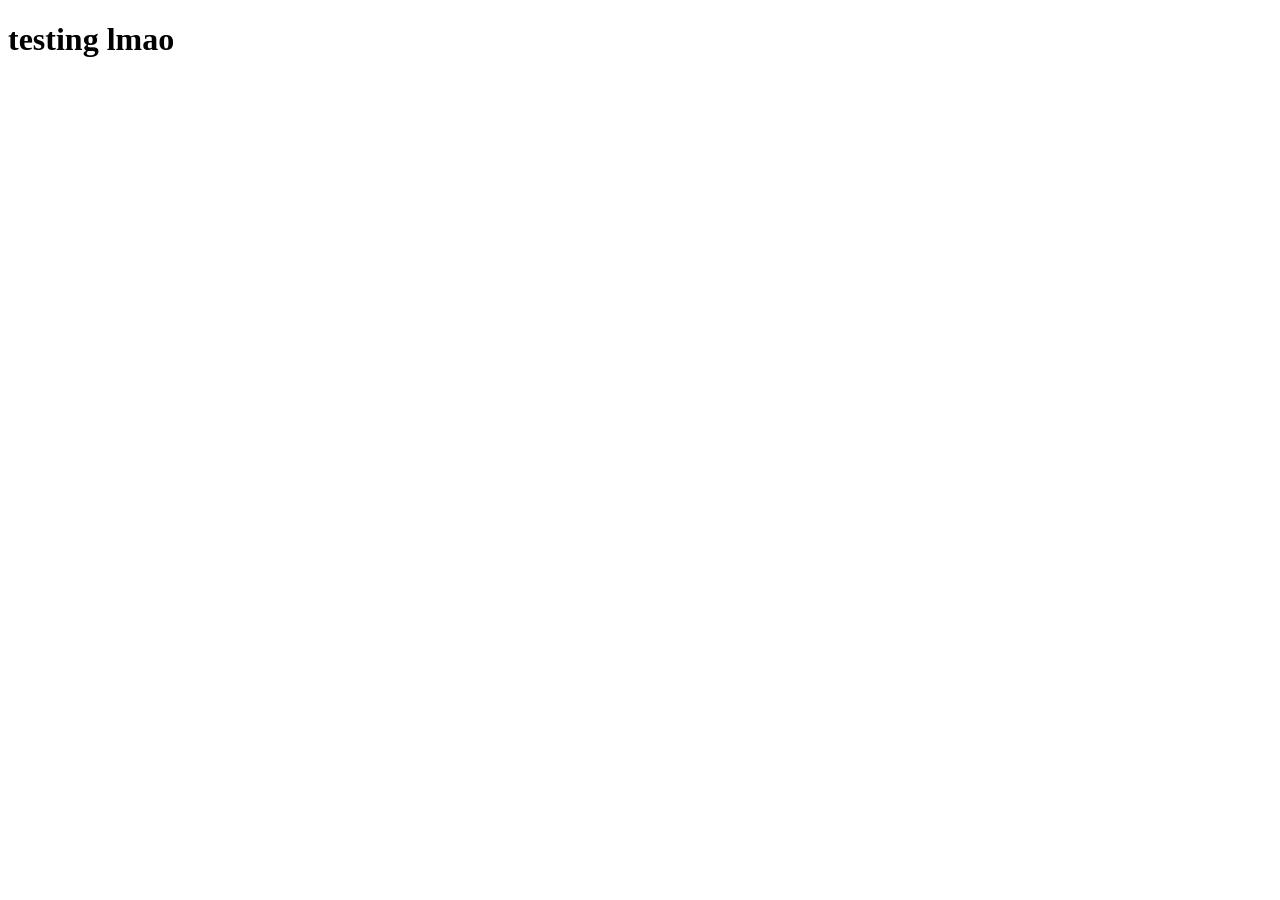
==== docs/index.html @ 0f9249eb "make the website work now" ====
<!DOCTYPE html>
<html lang="en">
<head>
    <meta charset="UTF-8">
    <meta name="viewport" content="width=device-width, initial-scale=1.0">
    <title>Document</title>
</head>
<body>
<h1>testing lmao</h1>
</body>
</html>
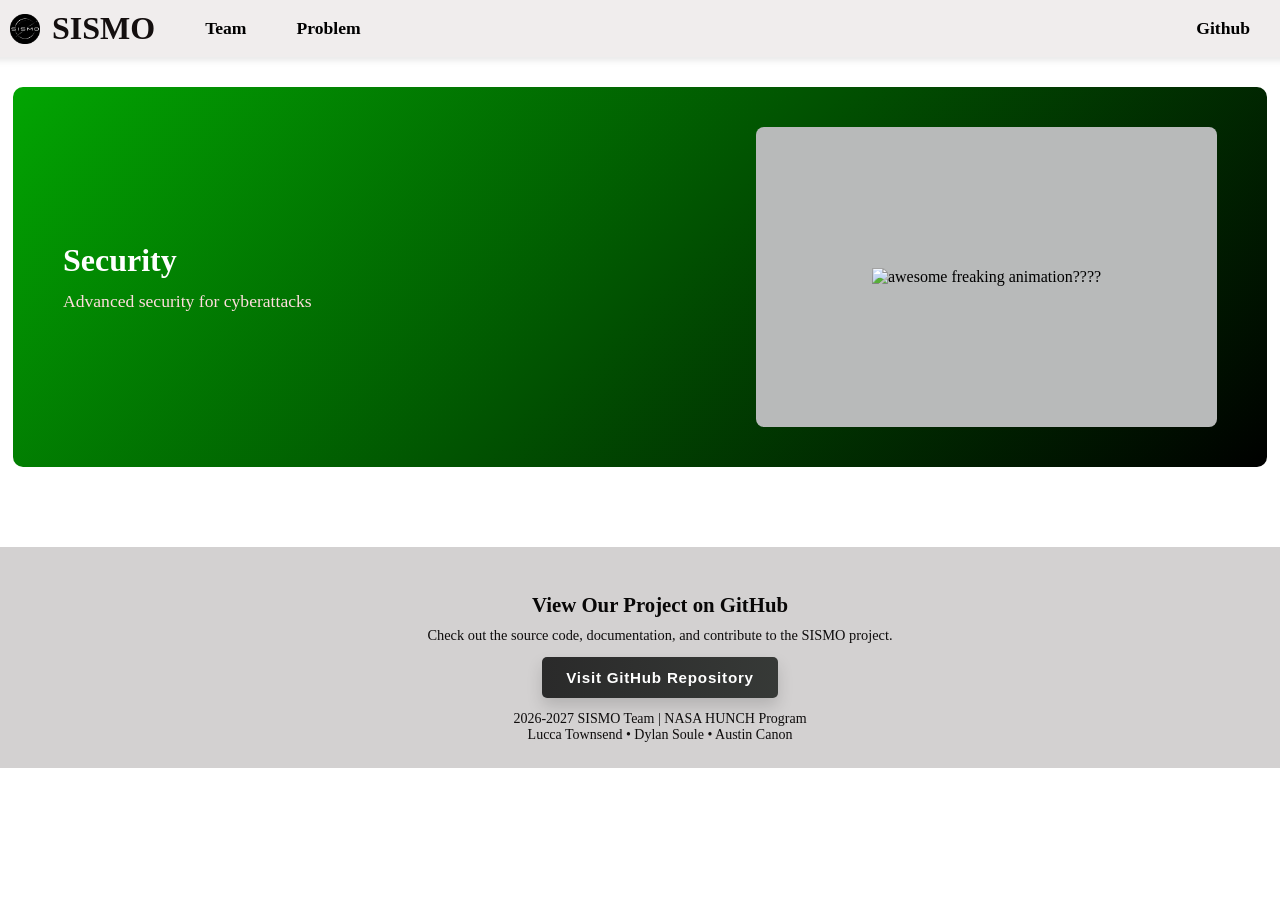
==== commit 4c4f6859: "Add header, footer, security box" ====
--- a/docs/index.html
+++ b/docs/index.html
@@ -3,9 +3,46 @@
 <head>
     <meta charset="UTF-8">
     <meta name="viewport" content="width=device-width, initial-scale=1.0">
-    <title>Document</title>
+    <title>SISMO</title>
+    <link rel="stylesheet" href="style.css">
+    <link rel ="icon" href="./Sismo_logo_final-circle.png" class = "logo" />
 </head>
 <body>
-<h1>testing lmao</h1>
+    <div class="header-section">
+        <img src="./Sismo_logo_final-circle.png" alt="SISMO logo">
+        <h1>SISMO</h1>
+        <nav class="nav-bar" aria-label="Main navigation">
+            <a href="team.html">Team</a>
+        </nav>
+        <nav class="nav-bar" aria-label="Main navigation">
+            <a href="problem.html">Problem</a>
+        </nav>
+        <nav class="nav-bar github-nav" aria-label="Main navigation">
+            <a href="https://github.com/DylanSoule/SISMO-HUNCH-26-27" target="_blank">Github</a>
+        </nav>
+    </div>
+
+    <section class="security-section">
+        <div class="security-content">
+            <h2>Security</h2>
+            <p>Advanced security for cyberattacks</p>
+        </div>
+
+        <div class="security-image">
+            <img src="" alt="awesome freaking animation????">
+        </div>
+    </section>
+
+    <footer>
+        <h3>View Our Project on GitHub</h3>
+        <p>Check out the source code, documentation, and contribute to the SISMO project.</p>
+        <a href="https://github.com/DylanSoule/SISMO-HUNCH-26-27" target="_blank">
+            Visit GitHub Repository
+        </a>
+        <p style="color: #666; font-size: 14px;">
+            2026-2027 SISMO Team | NASA HUNCH Program<br>
+            Lucca Townsend • Dylan Soule • Austin Canon
+        </p>
+    </footer>
 </body>
 </html>
--- a/docs/style.css
+++ b/docs/style.css
@@ -0,0 +1,168 @@
+html,
+body {
+    min-height: 100%;
+    margin: 0;
+}
+
+body {
+    min-height: 100vh;
+    display: flex;
+    flex-direction: column;
+}
+
+.header-section {
+    background: rgb(240, 237, 237);
+    margin: -20px -20px 30px -20px;
+    padding-bottom: 10px;
+    display: flex;
+    align-items: center;
+    box-shadow: 0 4px 6px rgba(187, 185, 185, 0.3);
+    position: relative;
+    z-index: 1;
+}
+
+.header-section h1 {
+    color: rgb(20, 15, 15);
+    font-family: 'Slabo', serif;
+    font-weight: bold;
+    font-size: 2em;
+    margin: 0;
+    margin-left: 12px;
+    padding-top: 30px;
+}
+
+.header-section img {
+    padding-top: 30px;
+    padding-left: 30px;
+    width: 30px;
+    height: 30px;
+}
+
+.nav-bar {
+    display: flex;
+    gap: 20px;
+    margin-left: 50px;
+    margin-top: 30px;
+}
+
+.nav-bar a {
+    color: rgb(0, 0, 0);
+    text-decoration: none;
+    font-weight: bold;
+    font-size: 1.1em;
+}
+
+.github-nav {
+    margin-left: auto;
+    padding-right: 50px;
+}
+
+
+
+.security-section {
+    width: 98%;
+    min-height: 300px;
+    display: flex;
+    align-items: center;
+    justify-content: space-between;
+    gap: 40px;
+    box-sizing: border-box;
+    padding: 40px 50px;
+    margin: 0 0 40px 13px;
+    background: linear-gradient(135deg, #02a502 0%, #000000 100%);
+    border-radius: 10px;
+}
+
+.security-content {
+    flex: 1;
+}
+
+.security-image {
+    width: 40%;
+    min-height: 300px;
+    display: flex;
+    align-items: center;
+    justify-content: center;
+    background: #b8baba;
+    border-radius: 8px;
+}
+
+.security-image img {
+    max-width: 100%;
+    max-height: 180px;
+    object-fit: contain;
+}
+
+.security-section a {
+    color: white;
+    text-decoration: none;
+    display: block;
+}
+
+.security-section h2 {
+    margin: 0 0 12px;
+    font-size: 2em;
+    color: white;
+}
+
+.security-section p {
+    margin: 0;
+    color: #ffdddd;
+    font-size: 1.1em;
+}
+
+footer {
+    background: rgb(211, 209, 209);
+    padding: 25px 20px 20px 20px !important;
+    text-align: center;
+    margin: 40px 0 0 0 !important;
+    color: rgb(0, 0, 0) !important;
+    width: 100% !important;
+    position: relative;
+    z-index: 1;
+}
+
+footer h3 {
+    color: rgb(8, 7, 7) !important;
+    font-size: 1.3em;
+    margin-bottom: 10px;
+}
+
+footer p {
+    color: #0e0c0c !important;
+    font-size: 0.9em;
+    margin: 5px 0;
+}
+
+footer a {
+    display: inline-block;
+    padding: 12px 24px;
+    background: linear-gradient(to right, #2a2a2a 0%, #49504a 50%, #0e9e01 100%);
+    background-size: 500%;
+    background-position: 0% 50%;
+    color: #fff !important;
+    text-decoration: none;
+    border-radius: 5px;
+    font-family: 'Raleway', sans-serif;
+    font-weight: bold;
+    font-size: 0.95em;
+    letter-spacing: 0.05em;
+    margin: 8px 5px;
+    border: none;
+    outline: none;
+    cursor: pointer;
+    box-shadow: 0 0.5rem 1rem rgba(0, 0, 0, 0.15);
+    transition: background-position 2s ease;
+    -webkit-user-select: none;
+    -moz-user-select: none;
+    -ms-user-select: none;
+    user-select: none;
+    -webkit-font-smoothing: antialiased;
+    -moz-osx-font-smoothing: grayscale;
+}
+
+
+footer a:hover {
+    background-position: 100% 50%;
+}
+
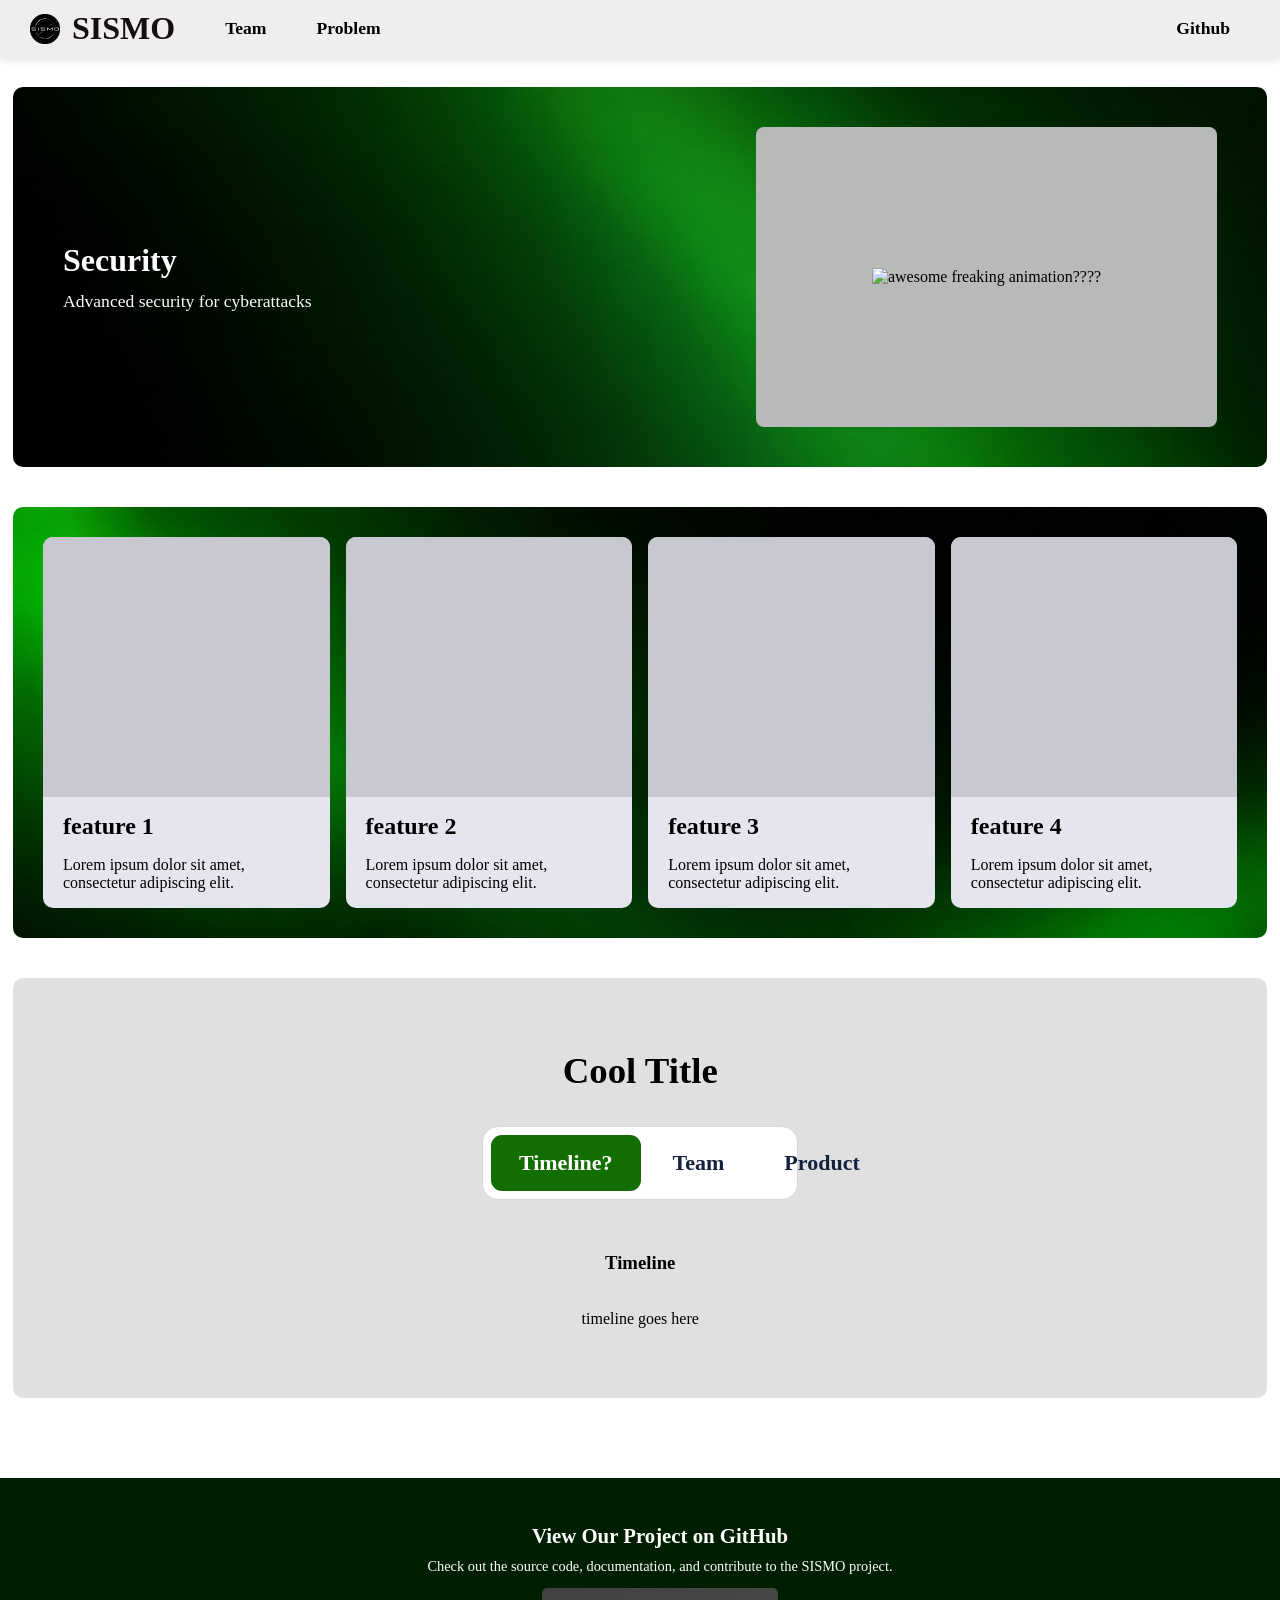
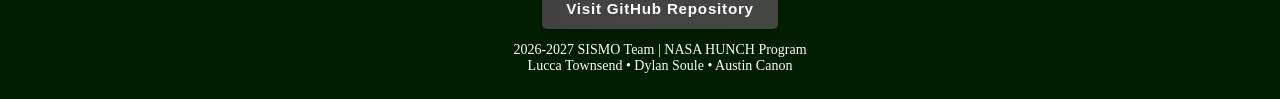
==== commit 03e72b31: "add team page, nav box, and some styling changes" ====
--- a/docs/index.html
+++ b/docs/index.html
@@ -7,6 +7,7 @@
     <link rel="stylesheet" href="style.css">
     <link rel ="icon" href="./Sismo_logo_final-circle.png" class = "logo" />
 </head>
+
 <body>
     <div class="header-section">
         <img src="./Sismo_logo_final-circle.png" alt="SISMO logo">
@@ -33,7 +34,83 @@
         </div>
     </section>
 
-    <footer>
+    <section class="content">
+        <section class="card">
+            <div class="image-slot"></div>
+            <h2>feature 1</h2>
+            <p>Lorem ipsum dolor sit amet, consectetur adipiscing elit.</p>
+        </section>
+
+        <section class="card">
+            <div class="image-slot"></div>
+            <h2>feature 2</h2>
+            <p>Lorem ipsum dolor sit amet, consectetur adipiscing elit.</p>
+        </section>
+
+        <section class="card">
+            <div class="image-slot"></div>
+            <h2>feature 3</h2>
+            <p>Lorem ipsum dolor sit amet, consectetur adipiscing elit.</p>
+        </section>
+
+        <section class="card">
+            <div class="image-slot"></div>
+            <h2>feature 4</h2>
+            <p>Lorem ipsum dolor sit amet, consectetur adipiscing elit.</p>
+        </section>
+    </section>
+    <section class="third-box">
+        <h2>Cool Title</h2>
+
+        <nav class="nav-box">
+            <button class="active" data-panel="timeline-panel">
+                Timeline?
+            </button>
+
+            <button data-panel="team-panel">
+                Team
+            </button>
+
+            <button data-panel="product-panel">
+                Product
+            </button>
+        </nav>
+
+        <div class="tab-content">
+            <section id="timeline-panel" class="tab-panel active">
+                <h3>Timeline</h3>
+                <p>timeline goes here</p>
+            </section>
+
+            <section id="team-panel" class="tab-panel">
+                <div class="team-cards">
+                    <section class="card">
+                        <div class="image-slot"></div>
+                        <h2>Dylan Soule</h2>
+                        <p>dylan descrption</p>
+                    </section>
+
+                    <section class="card">
+                        <div class="image-slot"></div>
+                        <h2>Austin Canon</h2>
+                        <p>austin description</p>
+                    </section>
+
+                    <section class="card">
+                        <div class="image-slot"></div>
+                        <h2>Lucca Townsend</h2>
+                        <p>Lucca description</p>
+                    </section>
+                </div>
+            </section>
+
+            <section id="product-panel" class="tab-panel">
+                <h3>Product</h3>
+                <p>product page here</p>
+            </section>
+        </div>
+    </section>
+        <footer>
         <h3>View Our Project on GitHub</h3>
         <p>Check out the source code, documentation, and contribute to the SISMO project.</p>
         <a href="https://github.com/DylanSoule/SISMO-HUNCH-26-27" target="_blank">
@@ -44,5 +121,26 @@
             Lucca Townsend • Dylan Soule • Austin Canon
         </p>
     </footer>
+<script>
+    const buttons = document.querySelectorAll(".nav-box button");
+    const panels = document.querySelectorAll(".tab-panel");
+
+    buttons.forEach(button => {
+        button.addEventListener("click", () => {
+            const selectedPanel = button.dataset.panel;
+
+            buttons.forEach(item => {
+                item.classList.remove("active");
+            });
+
+            panels.forEach(panel => {
+                panel.classList.remove("active");
+            });
+
+            button.classList.add("active");
+            document.getElementById(selectedPanel).classList.add("active");
+        });
+    });
+</script>
 </body>
 </html>
--- a/docs/style.css
+++ b/docs/style.css
@@ -12,27 +12,28 @@
 
 .header-section {
     background: rgb(240, 237, 237);
-    margin: -20px -20px 30px -20px;
-    padding-bottom: 10px;
+    margin: 0 0 30px 0;
+    padding: 10px 0;
     display: flex;
     align-items: center;
     box-shadow: 0 4px 6px rgba(187, 185, 185, 0.3);
-    position: relative;
-    z-index: 1;
+    position: sticky;
+    top: 0;
+    z-index: 10;
 }
 
 .header-section h1 {
+    padding-top: 0;
     color: rgb(20, 15, 15);
     font-family: 'Slabo', serif;
     font-weight: bold;
     font-size: 2em;
     margin: 0;
     margin-left: 12px;
-    padding-top: 30px;
 }
 
 .header-section img {
-    padding-top: 30px;
+    padding-top: 0;
     padding-left: 30px;
     width: 30px;
     height: 30px;
@@ -42,7 +43,7 @@
     display: flex;
     gap: 20px;
     margin-left: 50px;
-    margin-top: 30px;
+    margin-top: 0;
 }
 
 .nav-bar a {
@@ -69,7 +70,7 @@
     box-sizing: border-box;
     padding: 40px 50px;
     margin: 0 0 40px 13px;
-    background: linear-gradient(135deg, #02a502 0%, #000000 100%);
+    background: url(first_bg.png) center / cover no-repeat;
     border-radius: 10px;
 }
 
@@ -107,29 +108,175 @@
 
 .security-section p {
     margin: 0;
-    color: #ffdddd;
+    color: #fdfdfd;
     font-size: 1.1em;
 }
 
+.content{
+    width: 98%;
+    min-height: 420px;
+    margin: 0 0 40px 13px;
+    padding: 30px;
+    box-sizing: border-box;
+    display: grid;
+    grid-template-columns: repeat(4, 1fr);
+    gap: 16px;
+    background: url(second_bg.png) center / cover no-repeat;
+    border-radius: 10px;
+}
+
+.card {
+    overflow: hidden;
+    background: #e5e5ee;
+    border-radius: 10px;
+}
+
+.image-slot {
+    height: 260px;
+    background: #c8c8d0;
+}
+
+.card h2,
+.card p {
+    margin: 16px 20px;
+}
+
+.card p {
+    margin-top: 0;
+}
+
+.third-box {
+    width: 98%;
+    min-height: 420px;
+    margin: 0 0 40px 13px;
+    padding: 30px;
+    box-sizing: border-box;
+    display: grid;
+    grid-template-columns: repeat(4, 1fr);
+    grid-template-rows: auto auto 1fr;
+    row-gap: 24px;
+    align-content: start;
+    background: rgb(224, 224, 224);
+    border-radius: 10px;
+}
+
+.third-box h2 {
+    padding: 10px;
+    text-align: center;
+    grid-column: 1 / -1;
+    margin-bottom: 0px;
+    font-family: 'Slabo', serif;
+    font-size: 2.3em;
+}
+
+
+.nav-box {
+    grid-column: 1 / -1;
+    width: 25%;
+    justify-self: center;
+    align-self: start;
+    display: flex;
+    gap: 4px;
+    padding: 8px;
+    border: 1px solid #d6d8e2;
+    border-radius: 16px;
+    background: #ffffff;
+}
+
+.tab-content h3, .tab-content p {
+    padding: 10px;
+    text-align: center;
+    grid-column: 1 / -1;
+    margin-bottom: 0px;
+    font-family: 'Slabo', serif;
+    font-size: 1.3  em;
+}
+
+.nav-box button {
+    font: inherit;
+    font-size: 22px;
+    font-weight: bold;
+    flex: 1;
+    padding: 15px 28px;
+    border: none;
+    border-radius: 11px;
+    background: transparent;
+    color: #14213d;
+    cursor: pointer;
+}
+
+.nav-box button:hover {
+    background: #cfcfcf;
+    color: white;
+}
+
+.nav-box button.active {
+    background: #126e00;
+    color: white;
+}
+
+.tab-content {
+    grid-column: 1 / -1;
+}
+
+.tab-panel {
+    display: none;
+}
+
+.tab-panel.active {
+    display: block;
+}
+
+.team-cards {
+    display: grid;
+    grid-template-columns: repeat(3, 1fr);
+    gap: 40px;
+    width: 100%;
+    padding-top: 30px;
+}
+
+.team-cards .card {
+    overflow: hidden;
+    background: #e5e5ee;
+    border-radius: 10px;
+}
+
+.team-cards .image-slot {
+    width: 200px;
+    height: 200px;
+    margin: 20px auto;
+    border-radius: 50%;
+    background: #c8c8d0;
+}
+
+.team-cards .card h2,
+.team-cards .card p {
+    margin: 16px 0;
+    text-align: left;
+}
+
+
+
+
 footer {
-    background: rgb(211, 209, 209);
+    background: rgb(0, 31, 0);
     padding: 25px 20px 20px 20px !important;
     text-align: center;
     margin: 40px 0 0 0 !important;
-    color: rgb(0, 0, 0) !important;
+    color: rgb(253, 250, 250) !important;
     width: 100% !important;
     position: relative;
     z-index: 1;
 }
 
 footer h3 {
-    color: rgb(8, 7, 7) !important;
+    color: rgb(255, 255, 255) !important;
     font-size: 1.3em;
     margin-bottom: 10px;
 }
 
 footer p {
-    color: #0e0c0c !important;
+    color: #fcfcfc !important;
     font-size: 0.9em;
     margin: 5px 0;
 }
@@ -137,10 +284,10 @@
 footer a {
     display: inline-block;
     padding: 12px 24px;
-    background: linear-gradient(to right, #2a2a2a 0%, #49504a 50%, #0e9e01 100%);
+    background: linear-gradient(to right, #414141 0%, #49504a 50%, #074d01 100%);
     background-size: 500%;
     background-position: 0% 50%;
-    color: #fff !important;
+    color: #fdfdfd !important;
     text-decoration: none;
     border-radius: 5px;
     font-family: 'Raleway', sans-serif;
@@ -166,3 +313,5 @@
     background-position: 100% 50%;
 }
 
+
+
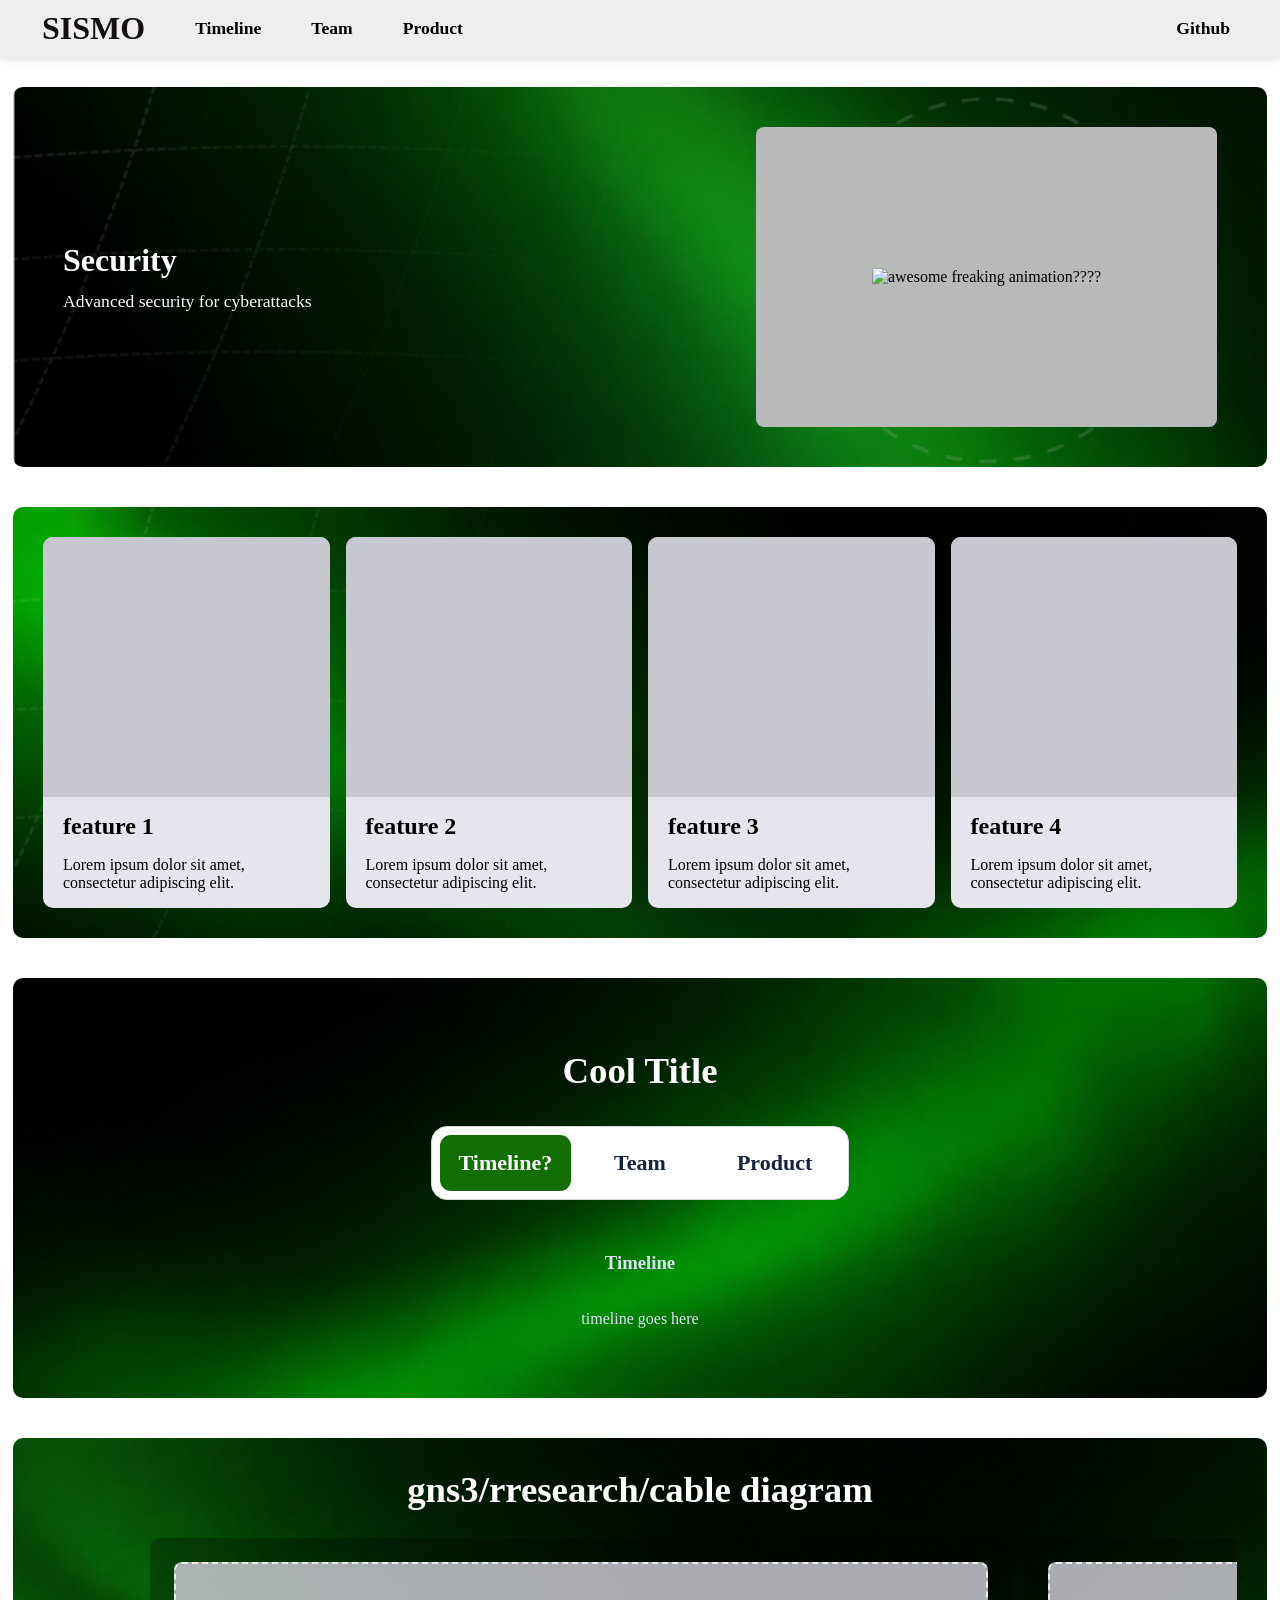
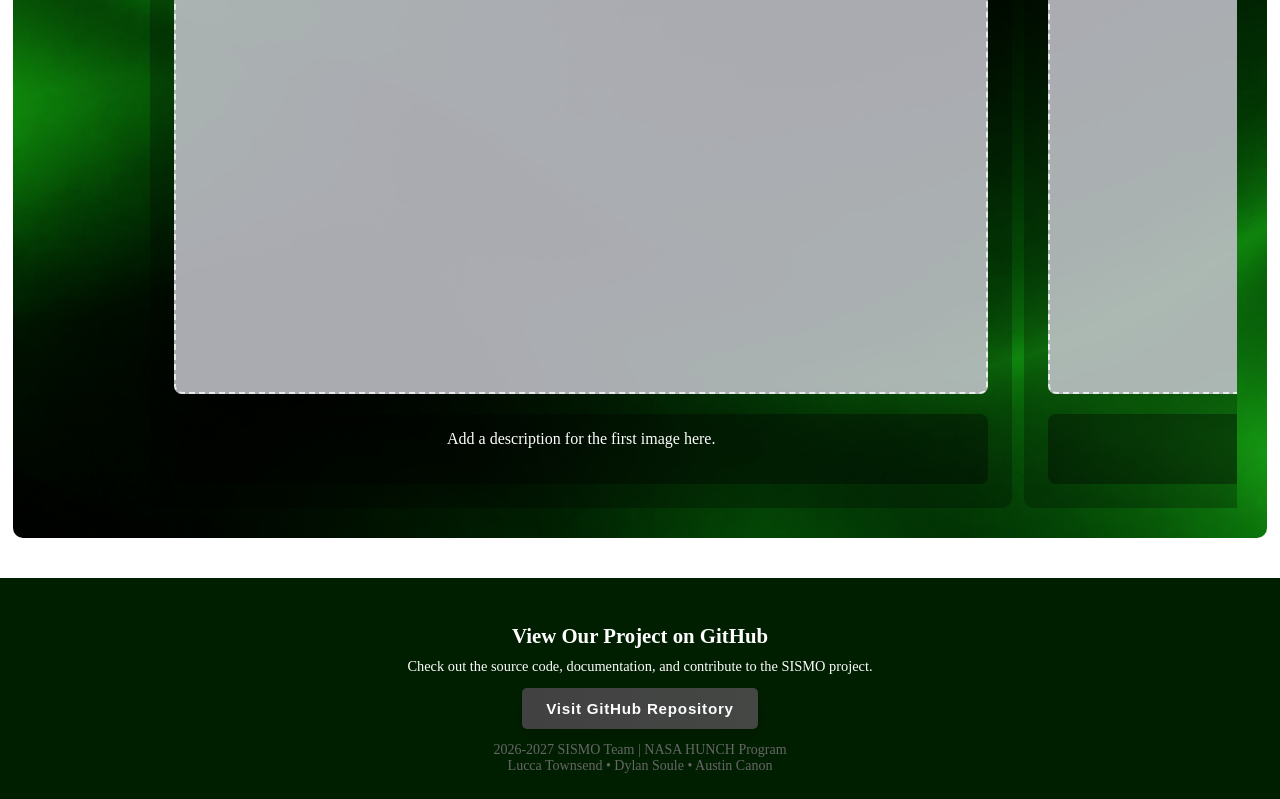
==== commit 9da19222: "add button functionlity, add carousel, more" ====
--- a/docs/index.html
+++ b/docs/index.html
@@ -12,13 +12,19 @@
     <div class="header-section">
         <img src="./Sismo_logo_final-circle.png" alt="SISMO logo">
         <h1>SISMO</h1>
-        <nav class="nav-bar" aria-label="Main navigation">
-            <a href="team.html">Team</a>
-        </nav>
-        <nav class="nav-bar" aria-label="Main navigation">
-            <a href="problem.html">Problem</a>
-        </nav>
-        <nav class="nav-bar github-nav" aria-label="Main navigation">
+        <nav class="nav-bar timeline-nav">
+            <a href="#timeline-panel" class="scroll-button">Timeline</a>
+        </nav>
+
+        <nav class="nav-bar">
+            <a href="#team-panel" class="scroll-button">Team</a>
+        </nav>
+
+        <nav class="nav-bar">
+            <a href="#product-panel" class="scroll-button">Product</a>
+        </nav>
+
+        <nav class="nav-bar github-nav">
             <a href="https://github.com/DylanSoule/SISMO-HUNCH-26-27" target="_blank">Github</a>
         </nav>
     </div>
@@ -63,11 +69,12 @@
         <h2>Cool Title</h2>
 
         <nav class="nav-box">
-            <button class="active" data-panel="timeline-panel">
+            <button class="active" data-panel="timeline-panel" id="timeline-target">
                 Timeline?
             </button>
 
             <button data-panel="team-panel">
+
                 Team
             </button>
 
@@ -110,7 +117,28 @@
             </section>
         </div>
     </section>
-        <footer>
+
+    <section class="fourth-box">
+        <h2>gns3/rresearch/cable diagram</h2>
+        <div class="carousel">
+            <div class="slide" id="slide-1">
+                <div class="slide-image-slot" aria-label="Image slot for slide 1"></div>
+                <p>Add a description for the first image here.</p>
+            </div>
+            <div class="slide" id="slide-2">
+                <div class="slide-image-slot" aria-label="Image slot for slide 2"></div>
+                <p>Add a description for the second image here.</p>
+            </div>
+            <div class="slide" id="slide-3">
+                <div class="slide-image-slot" aria-label="Image slot for slide 3"></div>
+                <p>Add a description for the third image here.</p>
+            </div>
+
+        </div>
+
+    </section>
+
+    <footer>
         <h3>View Our Project on GitHub</h3>
         <p>Check out the source code, documentation, and contribute to the SISMO project.</p>
         <a href="https://github.com/DylanSoule/SISMO-HUNCH-26-27" target="_blank">
@@ -124,6 +152,9 @@
 <script>
     const buttons = document.querySelectorAll(".nav-box button");
     const panels = document.querySelectorAll(".tab-panel");
+    const scrollButtons = document.querySelectorAll(".scroll-button");
+    const carousel = document.querySelector(".carousel");
+    const slides = document.querySelectorAll(".slide");
 
     buttons.forEach(button => {
         button.addEventListener("click", () => {
@@ -139,6 +170,48 @@
 
             button.classList.add("active");
             document.getElementById(selectedPanel).classList.add("active");
+        });
+    });
+
+    scrollButtons.forEach(link => {
+        link.addEventListener("click", event => {
+            event.preventDefault();
+
+            const panelId = link.getAttribute("href").substring(1);
+            const targetButton = document.querySelector(
+                `[data-panel="${panelId}"]`
+            );
+
+            if (!targetButton) {
+                return;
+            }
+
+            targetButton.click();
+
+            document.querySelector(".third-box").scrollIntoView({
+                behavior: "smooth",
+                block: "start"
+            });
+        });
+    });
+
+    slides.forEach(slide => {
+        slide.addEventListener("click", event => {
+            const clickedSlide = event.currentTarget;
+            const currentIndex = Math.round(
+                carousel.scrollLeft / (clickedSlide.offsetWidth + 16)
+            );
+            const clickedIndex = Array.from(slides).indexOf(clickedSlide);
+
+            if (clickedIndex === currentIndex) {
+                return;
+            }
+
+            clickedSlide.scrollIntoView({
+                behavior: "smooth",
+                block: "nearest",
+                inline: "center"
+            });
         });
     });
 </script>
--- a/docs/style.css
+++ b/docs/style.css
@@ -1,6 +1,7 @@
 html,
 body {
     min-height: 100%;
+    scroll-behavior: smooth;
     margin: 0;
 }
 
@@ -33,7 +34,7 @@
 }
 
 .header-section img {
-    padding-top: 0;
+    padding-top: 10px;
     padding-left: 30px;
     width: 30px;
     height: 30px;
@@ -112,17 +113,22 @@
     font-size: 1.1em;
 }
 
-.content{
-    width: 98%;
+.content {
+    width: auto;
+    min-width: 0;
     min-height: 420px;
-    margin: 0 0 40px 13px;
+    margin: 0 13px 40px;
     padding: 30px;
     box-sizing: border-box;
     display: grid;
-    grid-template-columns: repeat(4, 1fr);
+    grid-template-columns: repeat(4, minmax(0, 1fr));
     gap: 16px;
     background: url(second_bg.png) center / cover no-repeat;
     border-radius: 10px;
+}
+
+.content > .card {
+    min-width: 0;
 }
 
 .card {
@@ -146,9 +152,9 @@
 }
 
 .third-box {
-    width: 98%;
+    width: auto;
     min-height: 420px;
-    margin: 0 0 40px 13px;
+    margin: 0 13px 40px;
     padding: 30px;
     box-sizing: border-box;
     display: grid;
@@ -156,12 +162,14 @@
     grid-template-rows: auto auto 1fr;
     row-gap: 24px;
     align-content: start;
-    background: rgb(224, 224, 224);
-    border-radius: 10px;
+    background: url(third_bg.png) center / cover no-repeat;
+    border-radius: 10px;
+    scroll-margin-top: 90px;
 }
 
 .third-box h2 {
     padding: 10px;
+    color: white;
     text-align: center;
     grid-column: 1 / -1;
     margin-bottom: 0px;
@@ -172,7 +180,7 @@
 
 .nav-box {
     grid-column: 1 / -1;
-    width: 25%;
+    width: 35%;
     justify-self: center;
     align-self: start;
     display: flex;
@@ -181,33 +189,29 @@
     border: 1px solid #d6d8e2;
     border-radius: 16px;
     background: #ffffff;
-}
-
-.tab-content h3, .tab-content p {
-    padding: 10px;
-    text-align: center;
-    grid-column: 1 / -1;
-    margin-bottom: 0px;
-    font-family: 'Slabo', serif;
-    font-size: 1.3  em;
+    box-sizing: border-box;
 }
 
 .nav-box button {
+    scroll-margin-top: 250px;
     font: inherit;
     font-size: 22px;
     font-weight: bold;
     flex: 1;
-    padding: 15px 28px;
+    padding: 15px 8px;
     border: none;
     border-radius: 11px;
     background: transparent;
     color: #14213d;
     cursor: pointer;
+    box-sizing: border-box;
+    min-width: 0;
+    white-space: nowrap;
 }
 
 .nav-box button:hover {
     background: #cfcfcf;
-    color: white;
+    color: rgb(255, 218, 218);
 }
 
 .nav-box button.active {
@@ -215,6 +219,25 @@
     color: white;
 }
 
+.tab-content h3, .tab-content p {
+    padding: 10px;
+    text-align: center;
+    grid-column: 1 / -1;
+    margin-bottom: 0px;
+    font-family: 'Slabo', serif;
+    font-size: 1.3  em;
+}
+
+.nav-box button:hover {
+    background: #cfcfcf;
+    color: rgb(255, 218, 218);
+}
+
+.nav-box button.active {
+    background: #126e00;
+    color: white;
+}
+
 .tab-content {
     grid-column: 1 / -1;
 }
@@ -225,6 +248,7 @@
 
 .tab-panel.active {
     display: block;
+    color: #dce3f3;
 }
 
 .team-cards {
@@ -252,33 +276,58 @@
 .team-cards .card h2,
 .team-cards .card p {
     margin: 16px 0;
+    color: black;
     text-align: left;
 }
 
 
-
+.fourth-box {
+    width: auto;
+    min-width: 0;
+    min-height: 700px;
+    margin: 0 13px 40px;
+    padding: 30px;
+    box-sizing: border-box;
+    display: grid;
+    grid-template-columns: repeat(4, minmax(0, 1fr));
+    gap: 16px;
+    background: url(fourth_bg.png) center / cover no-repeat;
+    border-radius: 10px;
+}
+
+.fourth-box h2 {
+    grid-column: 1 / -1;
+    margin: 0;
+    color: white;
+    text-align: center;
+    font-family: 'Slabo', serif;
+    font-size: 2.3em;
+}
 
 footer {
     background: rgb(0, 31, 0);
-    padding: 25px 20px 20px 20px !important;
+    box-sizing: border-box;
+    padding: 25px 20px 20px;
     text-align: center;
-    margin: 40px 0 0 0 !important;
-    color: rgb(253, 250, 250) !important;
-    width: 100% !important;
-    position: relative;
-    z-index: 1;
+    margin: 0;
+    color: rgb(253, 250, 250);
+    width: 100%;
 }
 
 footer h3 {
-    color: rgb(255, 255, 255) !important;
+    color: rgb(255, 255, 255);
     font-size: 1.3em;
     margin-bottom: 10px;
 }
 
 footer p {
-    color: #fcfcfc !important;
+    color: #fcfcfc;
     font-size: 0.9em;
     margin: 5px 0;
+}
+
+footer a {
+    color: white;
 }
 
 footer a {
@@ -313,5 +362,67 @@
     background-position: 100% 50%;
 }
 
-
-
+*,
+*::before,
+*::after {
+    box-sizing: border-box;
+}
+
+
+
+
+.carousel {
+    grid-column: 1 / -1;
+    display: flex;
+    min-height: 560px;
+    overflow-x: auto;
+    padding: 0 9%;
+    scroll-behavior: smooth;
+    scroll-snap-type: x mandatory;
+    scroll-padding: 0 9%;
+    gap: 12px;
+    scrollbar-width: none;
+}
+
+.carousel::-webkit-scrollbar {
+  display: none;
+}
+
+
+.slide {
+    flex: 0 0 88%;
+    width: 88%;
+    position: relative;
+    min-height: 100%;
+    padding: 24px;
+  display: flex;
+    flex-direction: column;
+  align-items: center;
+    justify-content: space-between;
+    gap: 20px;
+  color: white;
+    scroll-snap-align: center;
+    background: rgba(0, 0, 0, 0.25);
+    border-radius: 10px;
+}
+
+.slide-image-slot {
+    width: 100%;
+    flex: 1;
+    min-height: 380px;
+    background: rgba(200, 200, 208, 0.85);
+    border: 2px dashed rgba(255, 255, 255, 0.75);
+    border-radius: 8px;
+}
+
+.slide p {
+    width: 100%;
+    min-height: 70px;
+    margin: 0;
+    padding: 16px;
+    color: white;
+    background: rgba(0, 0, 0, 0.35);
+    border-radius: 8px;
+    text-align: center;
+}
+
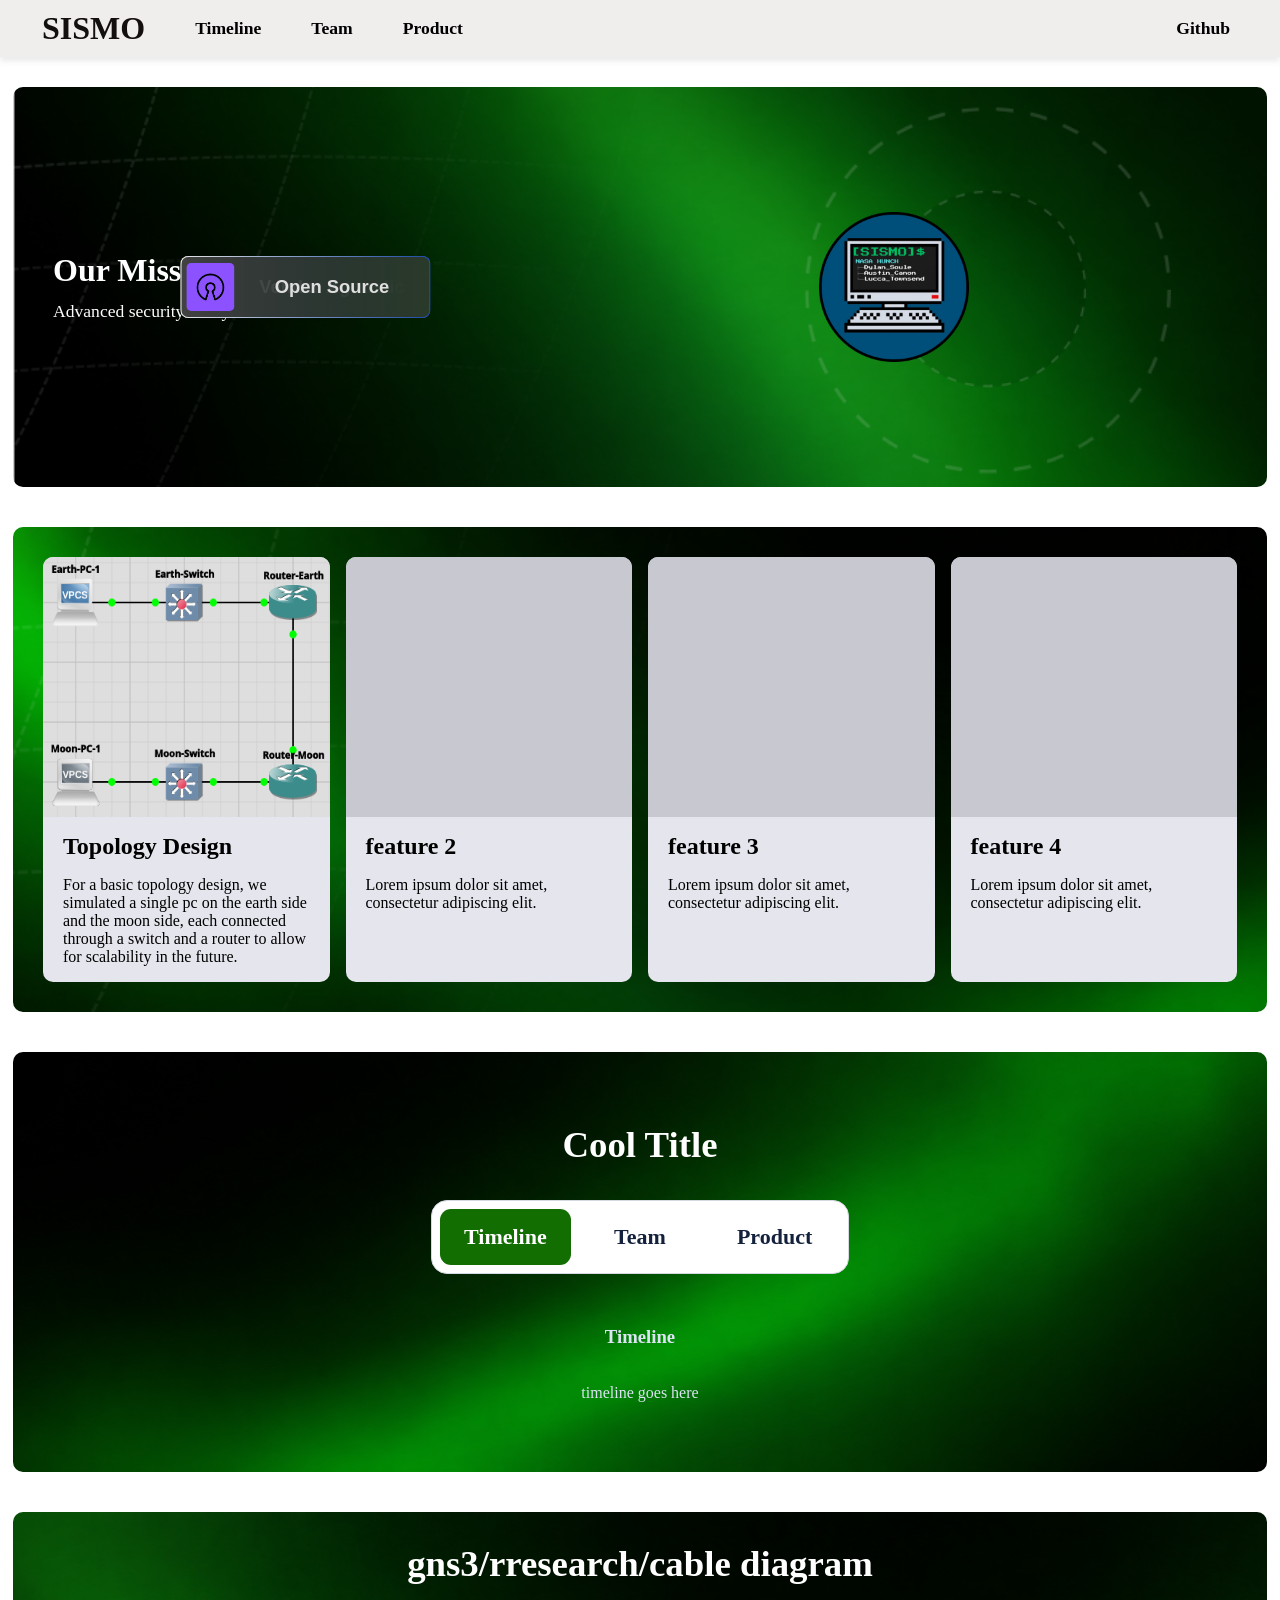
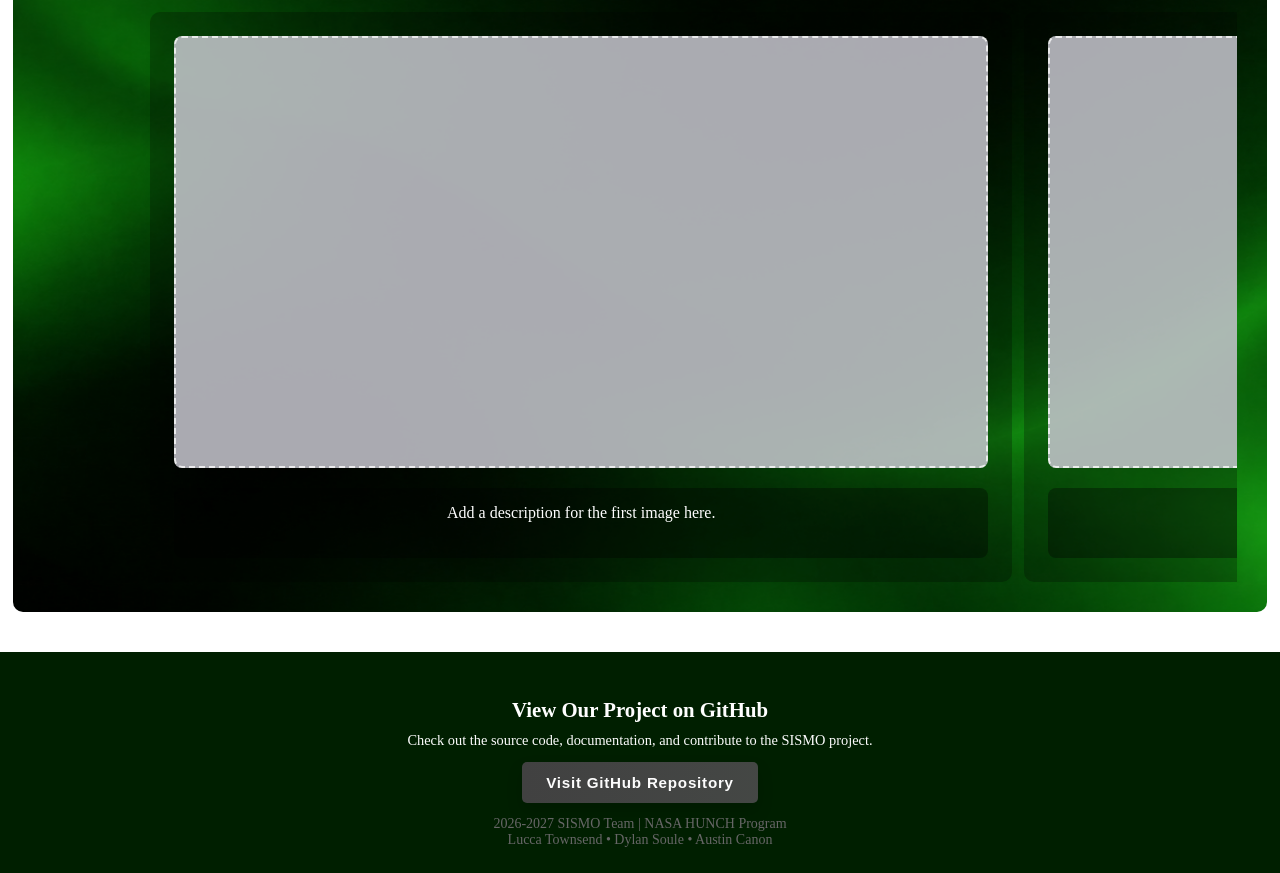
==== commit 7cce894a: "stuff" ====
--- a/docs/index.html
+++ b/docs/index.html
@@ -25,26 +25,41 @@
         </nav>
 
         <nav class="nav-bar github-nav">
-            <a href="https://github.com/DylanSoule/SISMO-HUNCH-26-27" target="_blank">Github</a>
+            <a href="https://github.com/DylanSoule  /SISMO-HUNCH-26-27" target="_blank">Github</a>
         </nav>
     </div>
 
     <section class="security-section">
         <div class="security-content">
-            <h2>Security</h2>
-            <p>Advanced security for cyberattacks</p>
-        </div>
-
-        <div class="security-image">
-            <img src="" alt="awesome freaking animation????">
+            <h2>Our Mission</h2>
+            <p>Advanced security for cyberattacks on lunar habitats.</p>
+        </div>
+        <img class="security-logo" src="SISMO_Logo.png" alt="SISMO Logo">
+        <div class="looping-box">
+            <h1>Advanced Security</h1>
+            <img src="security-icon.png" alt="Security Icon">
+        </div>
+        <div class="looping-box">   
+            <h1>High Accuracy</h1>
+            <img src="accuracy-icon.png" alt="High Accuracy">
+        </div>
+        <div class="looping-box">
+            <h1>Vendor Agnostic</h1>
+            <img src="agnostic-icon.png" alt="Vendor Agnostic">
+        </div>
+        <div class="looping-box">
+            <h1>Open Source</h1>
+            <img src="open-source-icon.png" alt="Open Source">
         </div>
     </section>
 
     <section class="content">
         <section class="card">
-            <div class="image-slot"></div>
-            <h2>feature 1</h2>
-            <p>Lorem ipsum dolor sit amet, consectetur adipiscing elit.</p>
+            <div class="image-slot">
+                <img src="basic-topology.png" alt="topology diagram">
+            </div>
+            <h2>Topology Design</h2>
+            <p>For a basic topology design, we simulated a single pc on the earth side and the moon side, each connected through a switch and a router to allow for scalability in the future.</p>
         </section>
 
         <section class="card">
@@ -70,7 +85,7 @@
 
         <nav class="nav-box">
             <button class="active" data-panel="timeline-panel" id="timeline-target">
-                Timeline?
+                Timeline
             </button>
 
             <button data-panel="team-panel">
--- a/docs/style.css
+++ b/docs/style.css
@@ -59,40 +59,99 @@
     padding-right: 50px;
 }
 
-
-
 .security-section {
     width: 98%;
-    min-height: 300px;
-    display: flex;
+    min-height: 400px;
+    display: flex;
+    position: relative;
     align-items: center;
     justify-content: space-between;
     gap: 40px;
     box-sizing: border-box;
-    padding: 40px 50px;
+    padding: 40px 40px;
     margin: 0 0 40px 13px;
     background: url(first_bg.png) center / cover no-repeat;
     border-radius: 10px;
 }
 
+
+.security-logo {
+    position: absolute;
+    width: 150px;
+    height: 150px;
+    right: 298px;
+    top: 50%;
+    transform: translateY(-50%);
+}
+
 .security-content {
     flex: 1;
 }
 
-.security-image {
-    width: 40%;
-    min-height: 300px;
+.looping-box {
+    border: 0.5px solid transparent; 
+    border-radius: 8px;
+    background: 
+        linear-gradient(to right, #1f1e1eb7 0%, #2a3a2a 100%) padding-box,
+        linear-gradient(to right, rgba(245, 245, 245, 0.507), #204dad96) border-box;
+    position: absolute;
+    top: 0;
+    left: 0;
+    width: 250px;
+    min-height: 60px;
+    height: auto;
+    offset-path: ellipse(230px 140px at 78% 50%);
+    offset-distance: 0%;
+    offset-rotate: 0deg;
+    animation: spinOrbit 20s linear infinite;
+}
+
+.looping-box h1 {
+    color: rgb(223, 223, 223);
+    font-size: 1.15em;
+    font-family: 'Arial', serif;
+    text-align: center;
+    line-height: 1.1;
+    margin: 0;
+    padding: 10px 10px 10px 63px;
+    min-height: 60px;
     display: flex;
     align-items: center;
     justify-content: center;
-    background: #b8baba;
-    border-radius: 8px;
-}
-
-.security-image img {
-    max-width: 100%;
-    max-height: 180px;
-    object-fit: contain;
+    overflow-wrap: anywhere;
+    box-sizing: border-box;
+}
+
+.looping-box img {
+    border-radius: 10%;
+    width: 48px;
+    height: 48px;
+    position: absolute;
+    left: 5px;
+    top: 50%;
+    transform: translateY(-50%);
+}
+
+.looping-box:nth-child(3) {
+    animation-delay: -5s;
+}
+
+.looping-box:nth-child(4) {
+    animation-delay: -10s;
+}
+
+.looping-box:nth-child(5) {
+    animation-delay: -15s;
+}
+
+@keyframes spinOrbit {
+    from {
+        offset-distance: 0%;
+    }
+
+    to {
+        offset-distance: 100%;
+    }
 }
 
 .security-section a {
@@ -426,3 +485,16 @@
     text-align: center;
 }
 
+.image-slot,
+.slide-image-slot {
+    overflow: hidden;
+}
+
+.image-slot img,
+.slide-image-slot img {
+    width: 100%;
+    height: 100%;
+    object-fit: fill;
+    display: block;
+}
+
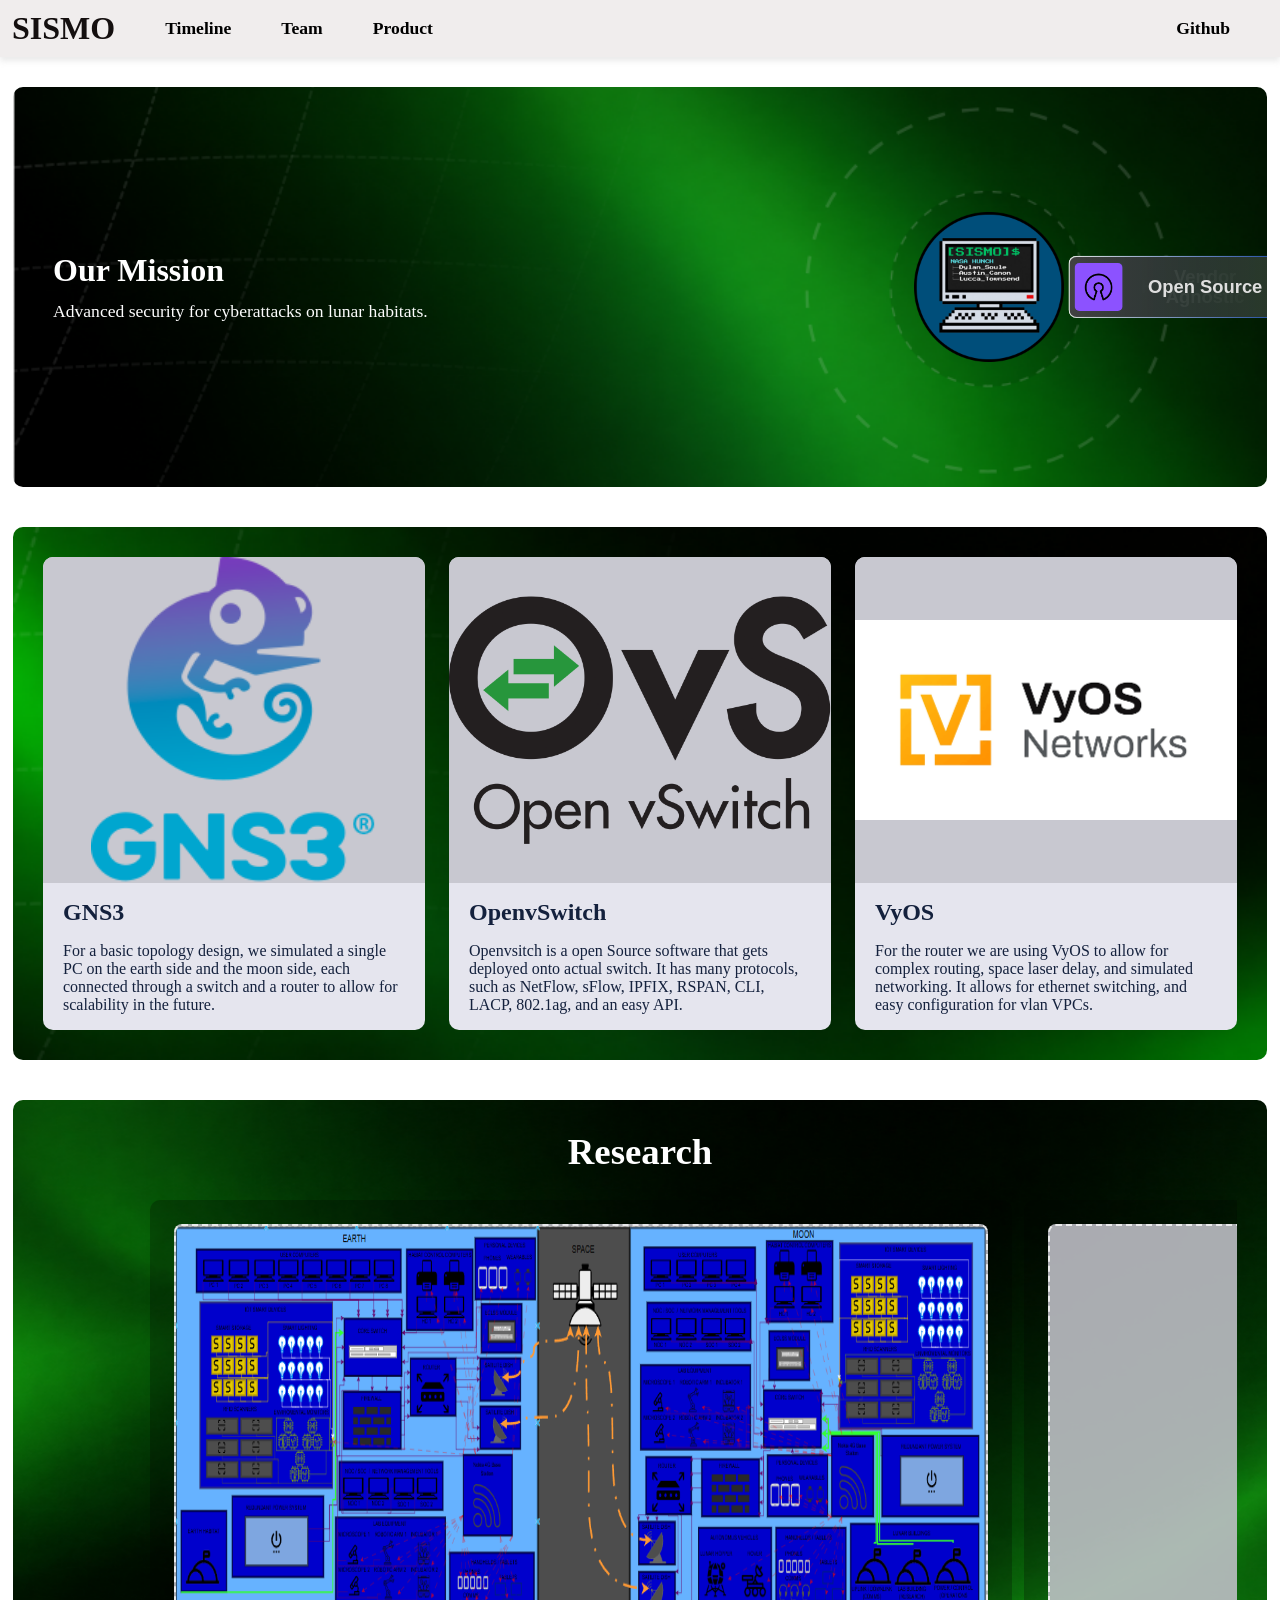
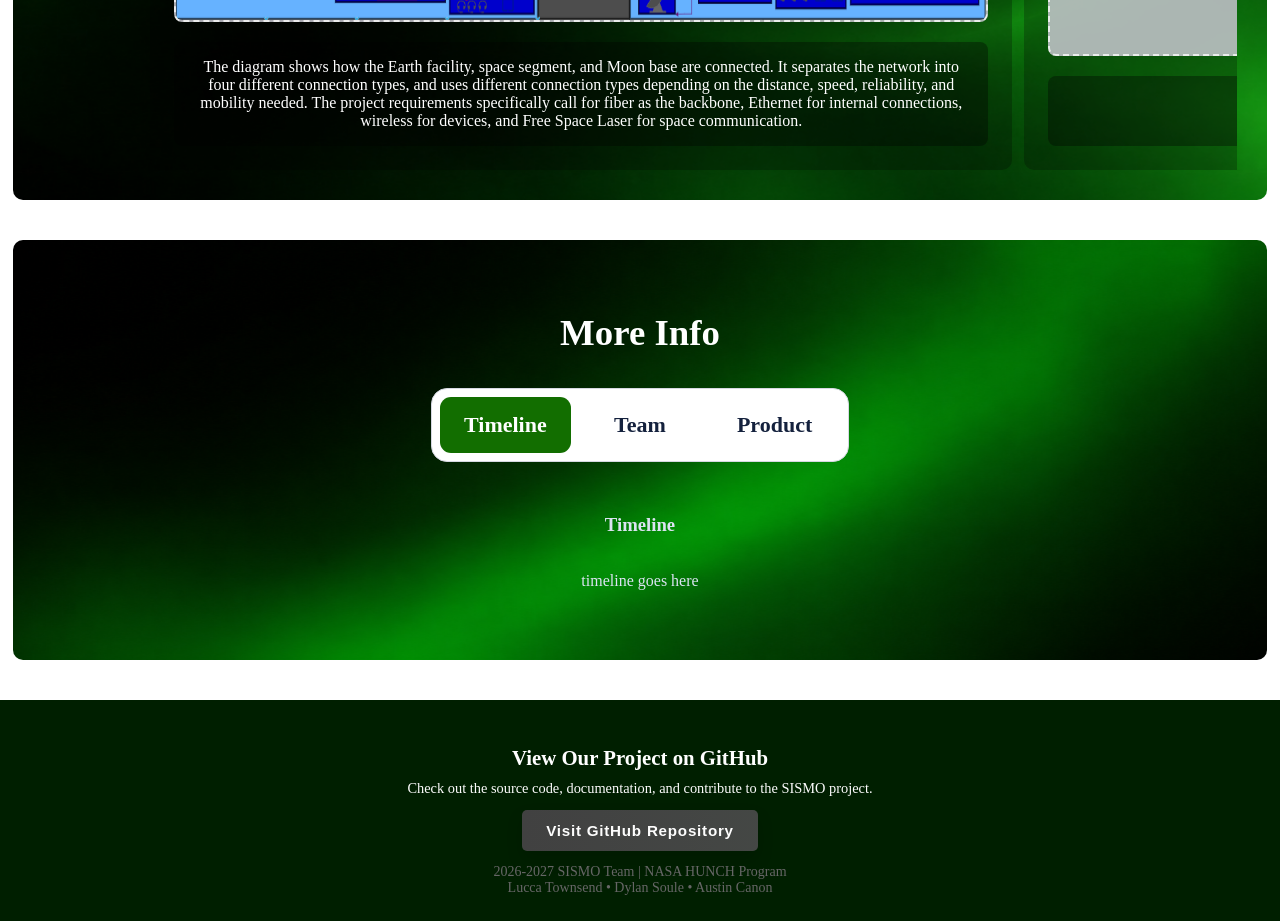
==== commit dc10c0a9: "add images/text, mobile optimization" ====
--- a/docs/index.html
+++ b/docs/index.html
@@ -9,8 +9,20 @@
 </head>
 
 <body>
+        <button class="hamburger-menu" id="hamburger" type="button" aria-label="Open navigation" aria-controls="navMenu" aria-expanded="false" onclick="toggleMenu()">
+            <i></i>
+            <i></i>
+            <i></i>
+        </button>
+
+<nav class="nav-menu" id="navMenu">
+    <a href="#timeline-panel" class="scroll-button">Timeline</a>
+    <a href="#team-panel" class="scroll-button">Team</a>
+    <a href="#product-panel" class="scroll-button">Product</a>
+    <a href="https://github.com/DylanSoule/SISMO-HUNCH-26-27" target="_blank">GitHub</a>
+    </nav>
+
     <div class="header-section">
-        <img src="./Sismo_logo_final-circle.png" alt="SISMO logo">
         <h1>SISMO</h1>
         <nav class="nav-bar timeline-nav">
             <a href="#timeline-panel" class="scroll-button">Timeline</a>
@@ -56,32 +68,57 @@
     <section class="content">
         <section class="card">
             <div class="image-slot">
-                <img src="basic-topology.png" alt="topology diagram">
-            </div>
-            <h2>Topology Design</h2>
-            <p>For a basic topology design, we simulated a single pc on the earth side and the moon side, each connected through a switch and a router to allow for scalability in the future.</p>
+                <img src="gns3.png" alt="gns3" style="object-fit: contain !important;">
+            </div>
+            <h2>GNS3</h2>
+            <p>For a basic topology design, we simulated a single PC on the earth side and the moon side, each connected through a switch and a router to allow for scalability in the future.</p>
         </section>
 
         <section class="card">
-            <div class="image-slot"></div>
-            <h2>feature 2</h2>
-            <p>Lorem ipsum dolor sit amet, consectetur adipiscing elit.</p>
+            <div class="image-slot">
+                <img src="openvswitch.png" alt="OpenvSwitch" style= "object-fit: contain !important;">
+            </div>
+            <h2>OpenvSwitch</h2>
+            <p>Openvsitch is a open Source software that gets deployed onto actual switch. It has many protocols, such as NetFlow, sFlow, IPFIX, RSPAN, CLI, LACP, 802.1ag, and an easy API.</p>
         </section>
 
         <section class="card">
-            <div class="image-slot"></div>
-            <h2>feature 3</h2>
-            <p>Lorem ipsum dolor sit amet, consectetur adipiscing elit.</p>
+            <div class="image-slot">
+                <img src="vyOS.png" alt="vyos" style="object-fit: contain !important;">
+            </div>
+            <h2>VyOS</h2>
+            <p>For the router we are using VyOS to allow for complex routing, space laser delay, and simulated networking. It allows for ethernet switching, and easy configuration for vlan VPCs.
+</p>
         </section>
 
-        <section class="card">
-            <div class="image-slot"></div>
-            <h2>feature 4</h2>
-            <p>Lorem ipsum dolor sit amet, consectetur adipiscing elit.</p>
-        </section>
     </section>
-    <section class="third-box">
-        <h2>Cool Title</h2>
+    
+
+    <section class="fourth-box">
+        <h2>Research</h2>
+        <div class="carousel">
+            <div class="slide" id="slide-1">
+                <div class="slide-image-slot" >
+                    <img src="cable_diagram.png" alt="Cable Diagram">
+                </div>
+                <p>The diagram shows how the Earth facility, space segment, and Moon base are connected. It separates the network into four different connection types, and uses different connection types depending on the distance, speed, reliability, and mobility needed. The project requirements specifically call for fiber as the backbone, Ethernet for internal connections, wireless for devices, and Free Space Laser for space communication.
+
+</p>
+            </div>
+            <div class="slide" id="slide-2">
+                <div class="slide-image-slot" ></div>
+                <p>Add a description for the second image here.</p>
+            </div>
+            <div class="slide" id="slide-3">
+                <div class="slide-image-slot" ></div>
+                <p>Add a description for the third image here.</p>
+            </div>
+
+        </div>
+    </section>
+
+<section class="third-box">
+        <h2>More Info</h2>
 
         <nav class="nav-box">
             <button class="active" data-panel="timeline-panel" id="timeline-target">
@@ -107,21 +144,30 @@
             <section id="team-panel" class="tab-panel">
                 <div class="team-cards">
                     <section class="card">
-                        <div class="image-slot"></div>
+                        <div class="image-slot">
+                            <img src="dylan-imgage.jpeg" alt="Dylan Soule">
+                        </div>
                         <h2>Dylan Soule</h2>
+                        <hr>
                         <p>dylan descrption</p>
                     </section>
 
                     <section class="card">
-                        <div class="image-slot"></div>
+                        <div class="image-slot">
+                        <img src="austin-image.jpeg" alt="Austin Canon">
+                        </div>
                         <h2>Austin Canon</h2>
+                        <hr>
                         <p>austin description</p>
                     </section>
 
                     <section class="card">
-                        <div class="image-slot"></div>
+                        <div class="image-slot">
+                            <img src="lucca-image.jpeg" alt="Lucca Townsend">
+                        </div>
                         <h2>Lucca Townsend</h2>
-                        <p>Lucca description</p>
+                        <hr>
+                        <p>A high school student at Warren Tech specializing in computer science/cybersecurity. Contributed by designing and creating the website for SISMO, as well as overall team support. </p>
                     </section>
                 </div>
             </section>
@@ -133,25 +179,10 @@
         </div>
     </section>
 
-    <section class="fourth-box">
-        <h2>gns3/rresearch/cable diagram</h2>
-        <div class="carousel">
-            <div class="slide" id="slide-1">
-                <div class="slide-image-slot" aria-label="Image slot for slide 1"></div>
-                <p>Add a description for the first image here.</p>
-            </div>
-            <div class="slide" id="slide-2">
-                <div class="slide-image-slot" aria-label="Image slot for slide 2"></div>
-                <p>Add a description for the second image here.</p>
-            </div>
-            <div class="slide" id="slide-3">
-                <div class="slide-image-slot" aria-label="Image slot for slide 3"></div>
-                <p>Add a description for the third image here.</p>
-            </div>
-
-        </div>
-
-    </section>
+    <div class="lightbox" id="lightbox">
+            <span class="lightbox-close">&times;</span>
+            <img src="" alt="Fullscreen image" id="lightbox-img">
+    </div>
 
     <footer>
         <h3>View Our Project on GitHub</h3>
@@ -207,6 +238,13 @@
                 behavior: "smooth",
                 block: "start"
             });
+
+            const menu = document.getElementById('navMenu');
+            const hamburger = document.getElementById('hamburger');
+            menu.classList.remove('active');
+            hamburger.classList.remove('active');
+            hamburger.setAttribute('aria-expanded', 'false');
+            hamburger.setAttribute('aria-label', 'Open navigation');
         });
     });
 
@@ -228,7 +266,56 @@
                 inline: "center"
             });
         });
-    });
+        });
+
+const lightbox = document.getElementById('lightbox');
+            const lightboxImg = document.getElementById('lightbox-img');
+            const lightboxClose = document.querySelector('.lightbox-close');
+
+            document.querySelectorAll('.image-slot img, .slide-image-slot img').forEach(function(img) {
+                img.addEventListener('click', function() {
+                    lightboxImg.src = img.src;
+                    lightbox.classList.add('active');
+                    document.body.style.overflow = 'hidden';
+                });
+            });
+
+            lightbox.addEventListener('click', function(e) {
+                if (e.target === lightbox || e.target === lightboxClose) {
+                    lightbox.classList.remove('active');
+                    document.body.style.overflow = '';
+                }
+            });
+
+            document.addEventListener('keydown', function(e) {
+                if (e.key === 'Escape' && lightbox.classList.contains('active')) {
+                    lightbox.classList.remove('active');
+                    document.body.style.overflow = '';
+                }
+            });
+
+            function toggleMenu() {
+                const menu = document.getElementById('navMenu');
+                const hamburger = document.getElementById('hamburger');
+                const isOpen = !menu.classList.contains('active');
+                hamburger.classList.add('animated');
+                menu.classList.toggle('active', isOpen);
+                hamburger.classList.toggle('active', isOpen);
+                hamburger.setAttribute('aria-expanded', isOpen);
+                hamburger.setAttribute('aria-label', isOpen ? 'Close navigation' : 'Open navigation');
+            }
+
+
+            document.addEventListener('click', function(event) {
+                const menu = document.getElementById('navMenu');
+                const hamburger = document.getElementById('hamburger');
+                if (!menu.contains(event.target) && !hamburger.contains(event.target)) {
+                    menu.classList.remove('active');
+                    hamburger.classList.remove('active');
+                    hamburger.setAttribute('aria-expanded', 'false');
+                    hamburger.setAttribute('aria-label', 'Open navigation');
+                }
+            });
 </script>
 </body>
 </html>
--- a/docs/style.css
+++ b/docs/style.css
@@ -5,10 +5,23 @@
     margin: 0;
 }
 
+*,
+*::before,
+*::after {
+    box-sizing: border-box;
+}
+
 body {
     min-height: 100vh;
     display: flex;
     flex-direction: column;
+    overflow-x: hidden;
+    color: #14213d;
+}
+
+.hamburger-menu,
+.nav-menu {
+    display: none;
 }
 
 .header-section {
@@ -60,7 +73,7 @@
 }
 
 .security-section {
-    width: 98%;
+    width: calc(100% - 26px);
     min-height: 400px;
     display: flex;
     position: relative;
@@ -72,6 +85,7 @@
     margin: 0 0 40px 13px;
     background: url(first_bg.png) center / cover no-repeat;
     border-radius: 10px;
+    overflow: hidden;
 }
 
 
@@ -79,9 +93,9 @@
     position: absolute;
     width: 150px;
     height: 150px;
-    right: 298px;
+    left: 77.8%;
     top: 50%;
-    transform: translateY(-50%);
+    transform: translate(-50%, -50%);
 }
 
 .security-content {
@@ -97,13 +111,14 @@
     position: absolute;
     top: 0;
     left: 0;
-    width: 250px;
+    width: clamp(180px, 20vw, 220px);
     min-height: 60px;
     height: auto;
-    offset-path: ellipse(230px 140px at 78% 50%);
+    offset-path: ellipse(190px 140px at 77.8% 50%);
+    offset-anchor: 50% 50%;
     offset-distance: 0%;
     offset-rotate: 0deg;
-    animation: spinOrbit 20s linear infinite;
+    animation: spinOrbit 24s linear infinite;
 }
 
 .looping-box h1 {
@@ -133,15 +148,19 @@
 }
 
 .looping-box:nth-child(3) {
-    animation-delay: -5s;
+    animation-delay: -6s;
 }
 
 .looping-box:nth-child(4) {
-    animation-delay: -10s;
+    animation-delay: -12s;
 }
 
 .looping-box:nth-child(5) {
-    animation-delay: -15s;
+    animation-delay: -18s;
+}
+
+.looping-box:nth-child(6) {
+    animation-delay: 0s;
 }
 
 @keyframes spinOrbit {
@@ -180,10 +199,16 @@
     padding: 30px;
     box-sizing: border-box;
     display: grid;
-    grid-template-columns: repeat(4, minmax(0, 1fr));
-    gap: 16px;
+    grid-template-columns: repeat(3, minmax(0, 1fr));
+    gap: 24px;
     background: url(second_bg.png) center / cover no-repeat;
     border-radius: 10px;
+}
+
+@media (max-width: 900px) and (min-width: 768px) {
+    .content {
+        grid-template-columns: repeat(2, minmax(0, 1fr));
+    }
 }
 
 .content > .card {
@@ -196,13 +221,24 @@
     border-radius: 10px;
 }
 
-.image-slot {
+.image-slot img {
+    object-fit: contain;
     height: 260px;
     background: #c8c8d0;
 }
 
+.image-slot {
+    height: 326px;
+    background: #c8c8d0;
+}
+
+.card hr  {
+    height: 2px
+}
+
 .card h2,
 .card p {
+
     margin: 16px 20px;
 }
 
@@ -336,7 +372,9 @@
 .team-cards .card p {
     margin: 16px 0;
     color: black;
+    font-family: "Tahoma", sans-serif;
     text-align: left;
+    font-size: 1.3em;
 }
 
 
@@ -498,3 +536,336 @@
     display: block;
 }
 
+.lightbox {
+    display: none;
+    flex-direction: column;
+    position: fixed;
+    top: 0;
+    left: 0;
+    width: 100%;
+    height: 100%;
+    background: rgba(0, 0, 0, 0.95);
+    z-index: 9999;
+    justify-content: center;
+    align-items: center;
+    cursor: pointer;
+}
+
+.lightbox.active {
+    display: flex;
+}
+
+.lightbox img {
+    max-width: 90%;
+    max-height: 90%;
+    object-fit: contain;
+    border-radius: 10px;
+}
+
+.lightbox-close {
+    position: absolute;
+    top: 20px;
+    right: 30px;
+    color: white;
+    font-size: 40px;
+    cursor: pointer;
+    transition: transform 0.2s ease;
+}
+
+@media (max-width: 767px) {
+
+    .hamburger-menu {
+        display: flex;
+        position: fixed;
+        top: 14px;
+        left: 14px;
+        width: 44px;
+        height: 44px;
+        padding: 10px;
+        flex-direction: column;
+        justify-content: center;
+        gap: 5px;
+        cursor: pointer;
+        border: 1px solid rgba(255, 255, 255, 0.5);
+        border-radius: 8px;
+        background: #5a5a5a;
+        z-index: 1001;
+    }
+
+    .hamburger-menu i {
+        display: block;
+        width: 100%;
+        height: 3px;
+        background-color: #fff;
+        border-radius: 2px;
+        transition: transform 0.2s ease, opacity 0.2s ease;
+    }
+
+.hamburger-menu.active i:nth-child(1) {
+    -webkit-animation: inT 0.8s forwards;
+    animation: inT 0.8s forwards;
+}
+
+.hamburger-menu.active i:nth-child(2) {
+    -webkit-animation: inM 0.8s forwards;
+    animation: inM 0.8s forwards;
+}
+
+.hamburger-menu.active i:nth-child(3) {
+    -webkit-animation: inBtm 0.8s forwards;
+    animation: inBtm 0.8s forwards;
+}
+
+.hamburger-menu.animated:not(.active) i:nth-child(1) {
+    -webkit-animation: outT 0.8s forwards;
+    animation: outT 0.8s forwards;
+}
+
+.hamburger-menu.animated:not(.active) i:nth-child(2) {
+    -webkit-animation: outM 0.8s forwards;
+    animation: outM 0.8s forwards;
+}
+
+.hamburger-menu.animated:not(.active) i:nth-child(3) {
+    -webkit-animation: outBtm 0.8s forwards;
+    animation: outBtm 0.8s forwards;
+}
+
+
+@-webkit-keyframes inM {
+    50% { -webkit-transform: rotate(0deg); }
+    100% { -webkit-transform: rotate(45deg); }
+}
+
+@keyframes inM {
+    50% { transform: rotate(0deg); }
+    100% { transform: rotate(45deg); }
+}
+
+@-webkit-keyframes outM {
+    0% { -webkit-transform: rotate(45deg); }
+    50% { -webkit-transform: rotate(0deg); }
+    100% { -webkit-transform: rotate(0deg); }
+}
+
+@keyframes outM {
+    0% { transform: rotate(45deg); }
+    50% { transform: rotate(0deg); }
+    100% { transform: rotate(0deg); }
+}
+
+@-webkit-keyframes inT {
+    0% { -webkit-transform: translateY(0px) rotate(0deg); }
+    50% { -webkit-transform: translateY(9px) rotate(0deg); }
+    100% { -webkit-transform: translateY(9px) rotate(135deg); }
+}
+
+@keyframes inT {
+    0% { transform: translateY(0px) rotate(0deg); }
+    50% { transform: translateY(9px) rotate(0deg); }
+    100% { transform: translateY(9px) rotate(135deg); }
+}
+
+@-webkit-keyframes outT {
+    0% { -webkit-transform: translateY(9px) rotate(135deg); }
+    50% { -webkit-transform: translateY(9px) rotate(0deg); }
+    100% { -webkit-transform: translateY(0px) rotate(0deg); }
+}
+
+@keyframes outT {
+    0% { transform: translateY(9px) rotate(135deg); }
+    50% { transform: translateY(9px) rotate(0deg); }
+    100% { transform: translateY(0px) rotate(0deg); }
+}
+
+@-webkit-keyframes inBtm {
+    0% { -webkit-transform: translateY(0px) rotate(0deg); }
+    50% { -webkit-transform: translateY(-9px) rotate(0deg); }
+    100% { -webkit-transform: translateY(-9px) rotate(135deg); }
+}
+
+@keyframes inBtm {
+    0% { transform: translateY(0px) rotate(0deg); }
+    50% { transform: translateY(-9px) rotate(0deg); }
+    100% { transform: translateY(-9px) rotate(135deg); }
+}
+
+@-webkit-keyframes outBtm {
+    0% { -webkit-transform: translateY(-9px) rotate(135deg); }
+    50% { -webkit-transform: translateY(-9px) rotate(0deg); }
+    100% { -webkit-transform: translateY(0px) rotate(0deg); }
+}
+
+@keyframes outBtm {
+    0% { transform: translateY(-9px) rotate(135deg); }
+    50% { transform: translateY(-9px) rotate(0deg); }
+    100% { transform: translateY(0px) rotate(0deg); }
+}
+
+    .nav-menu {
+        display: block;
+        position: fixed;
+        top: 0;
+        left: -250px;
+        width: min(82vw, 200px);
+        height: 100vh;
+        height: 100dvh;
+        padding: 82px 20px 24px;
+        background: #5a5a5a;
+        transition: left 0.3s ease, visibility 0s 0.3s;
+        z-index: 1000;
+        box-shadow: 2px 0 18px rgba(0, 0, 0, 0.3);
+        overflow-y: auto;
+        visibility: hidden;
+        pointer-events: none;
+    }
+
+    .nav-menu.active {
+        left: 0;
+        visibility: visible;
+        pointer-events: auto;
+        transition: left 0.3s ease, visibility 0s 0s;
+    }
+
+    .nav-menu a {
+        display: block;
+        color: white;
+        text-decoration: none;
+        padding: 14px 12px;
+        margin: 4px 0;
+        border-radius: 6px;
+        transition: background 0.2s ease;
+        font-size: 1.05rem;
+    }
+
+    .nav-menu a:hover,
+    .nav-menu a:focus-visible {
+        background: rgba(255, 255, 255, 0.14);
+    }
+
+    .header-section {
+        justify-content: center;
+        min-height: 64px;
+        margin-bottom: 18px;
+        padding: 12px 20px;
+    }
+
+    .header-section h1 {
+        margin: 0;
+        font-size: 1.6rem;
+    }
+
+    .header-section .nav-bar {
+        display: none;
+    }
+
+    .security-section,
+    .content,
+    .third-box,
+    .fourth-box {
+        width: calc(100% - 20px);
+        margin: 0 10px 20px;
+        padding: 16px;
+    }
+
+    .security-section {
+        min-height: 0;
+        display: grid;
+        grid-template-columns: repeat(2, minmax(0, 1fr));
+        align-items: start;
+        text-align: center;
+        gap: 16px;
+        padding-top: 24px;
+        padding-bottom: 24px;
+    }
+
+    .security-content {
+        grid-column: 1 / -1;
+        position: relative;
+        z-index: 1;
+    }
+
+    .security-logo {
+        position: relative;
+        width: 110px;
+        height: 110px;
+        grid-column: 1 / -1;
+        justify-self: center;
+        left: auto;
+        top: auto;
+        right: auto;
+        transform: none;
+    }
+
+    .looping-box {
+        width: 100%;
+        offset-path: none;
+        position: relative;
+        top: auto;
+        left: auto;
+        animation: none;
+    }
+
+    .content,
+    .third-box {
+        grid-template-columns: 1fr;
+    }
+
+    .content {
+        gap: 14px;
+    }
+
+    .third-box {
+        row-gap: 16px;
+    }
+
+    .third-box h2,
+    .fourth-box h2 {
+        font-size: 1.8em;
+    }
+
+    .nav-box {
+        width: 100%;
+    }
+
+    .nav-box button {
+        font-size: 1em;
+        padding: 11px 5px;
+    }
+
+    .team-cards {
+        grid-template-columns: 1fr;
+        gap: 20px;
+    }
+
+    .fourth-box {
+        min-height: 560px;
+        padding: 20px 0;
+    }
+
+    .carousel {
+        min-height: 440px;
+        padding: 0 6%;
+        scroll-padding: 0 6%;
+    }
+
+    .slide {
+        flex-basis: 88%;
+        padding: 16px;
+    }
+
+    .slide-image-slot {
+        min-height: 260px;
+    }
+
+    .lightbox img {
+        max-width: 94%;
+        max-height: 80%;
+    }
+
+    .lightbox-close {
+        top: 10px;
+        right: 16px;
+        font-size: 34px;
+    }
+}
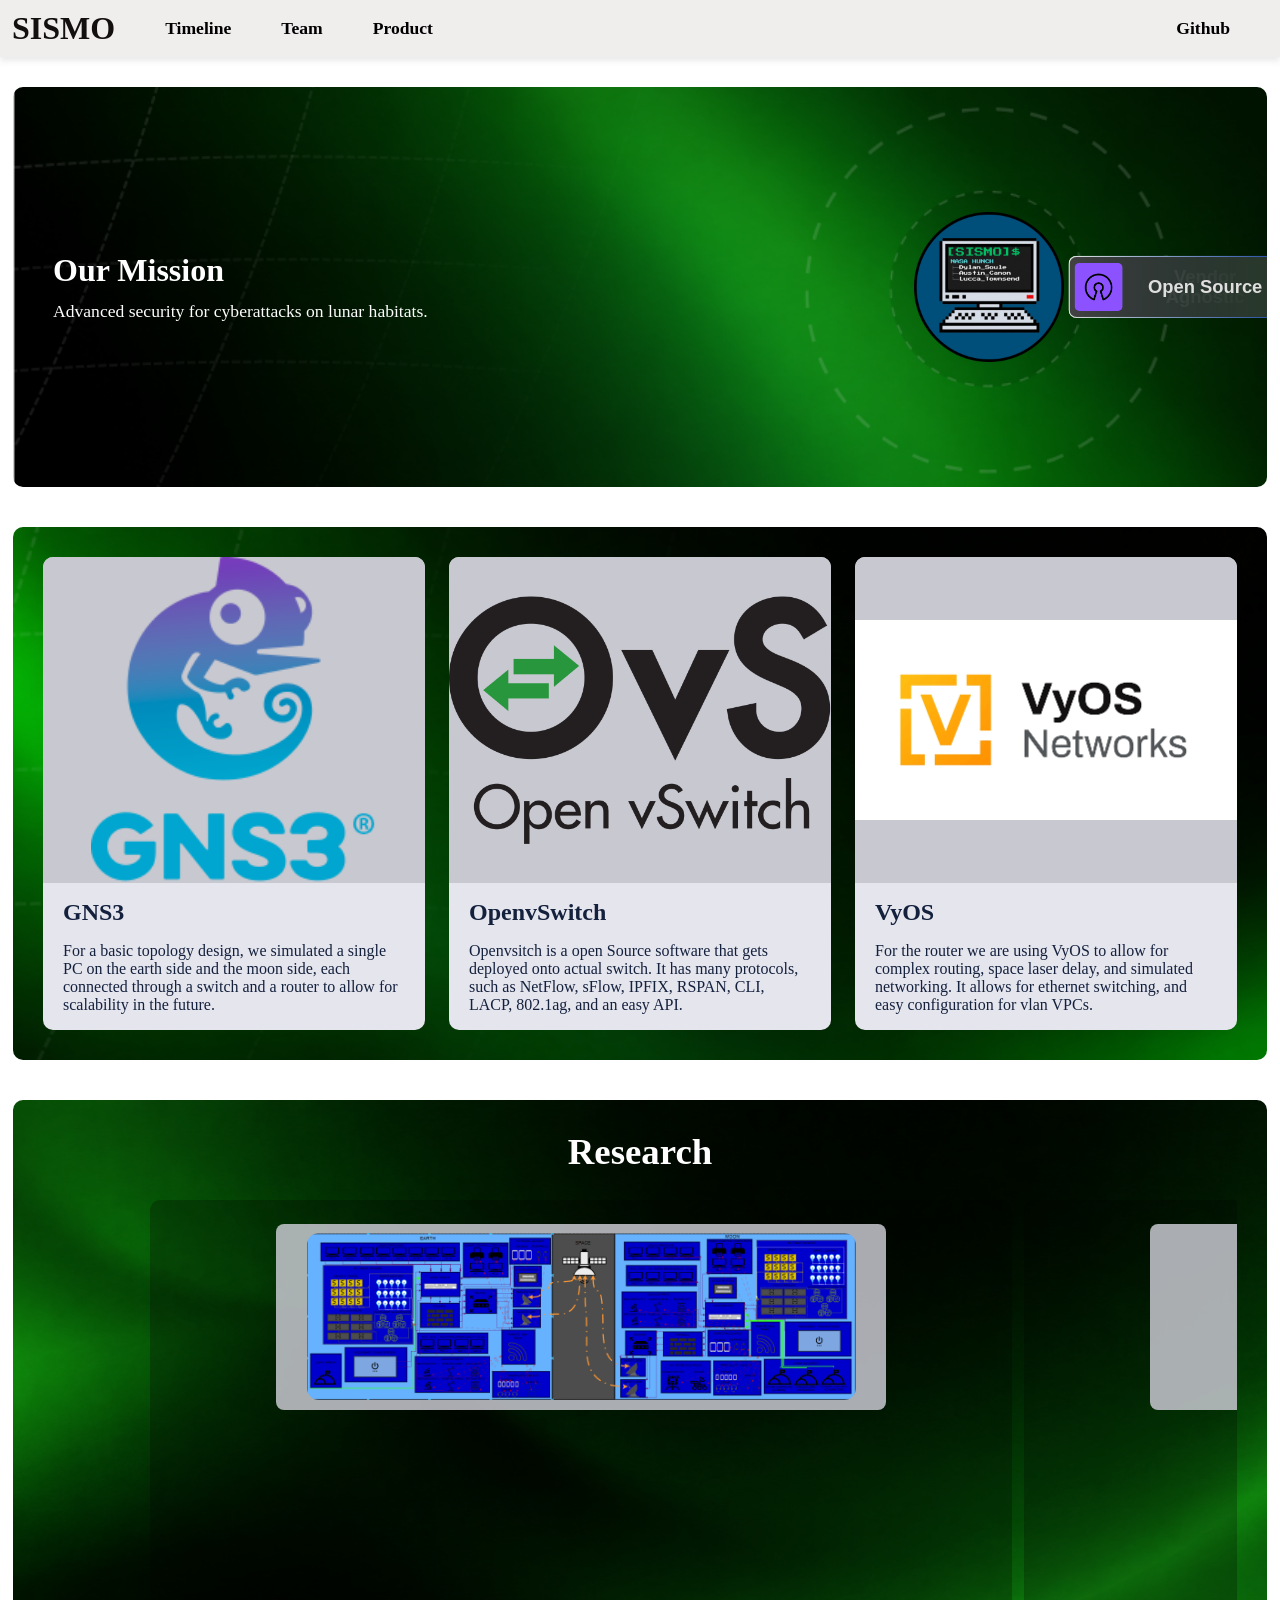
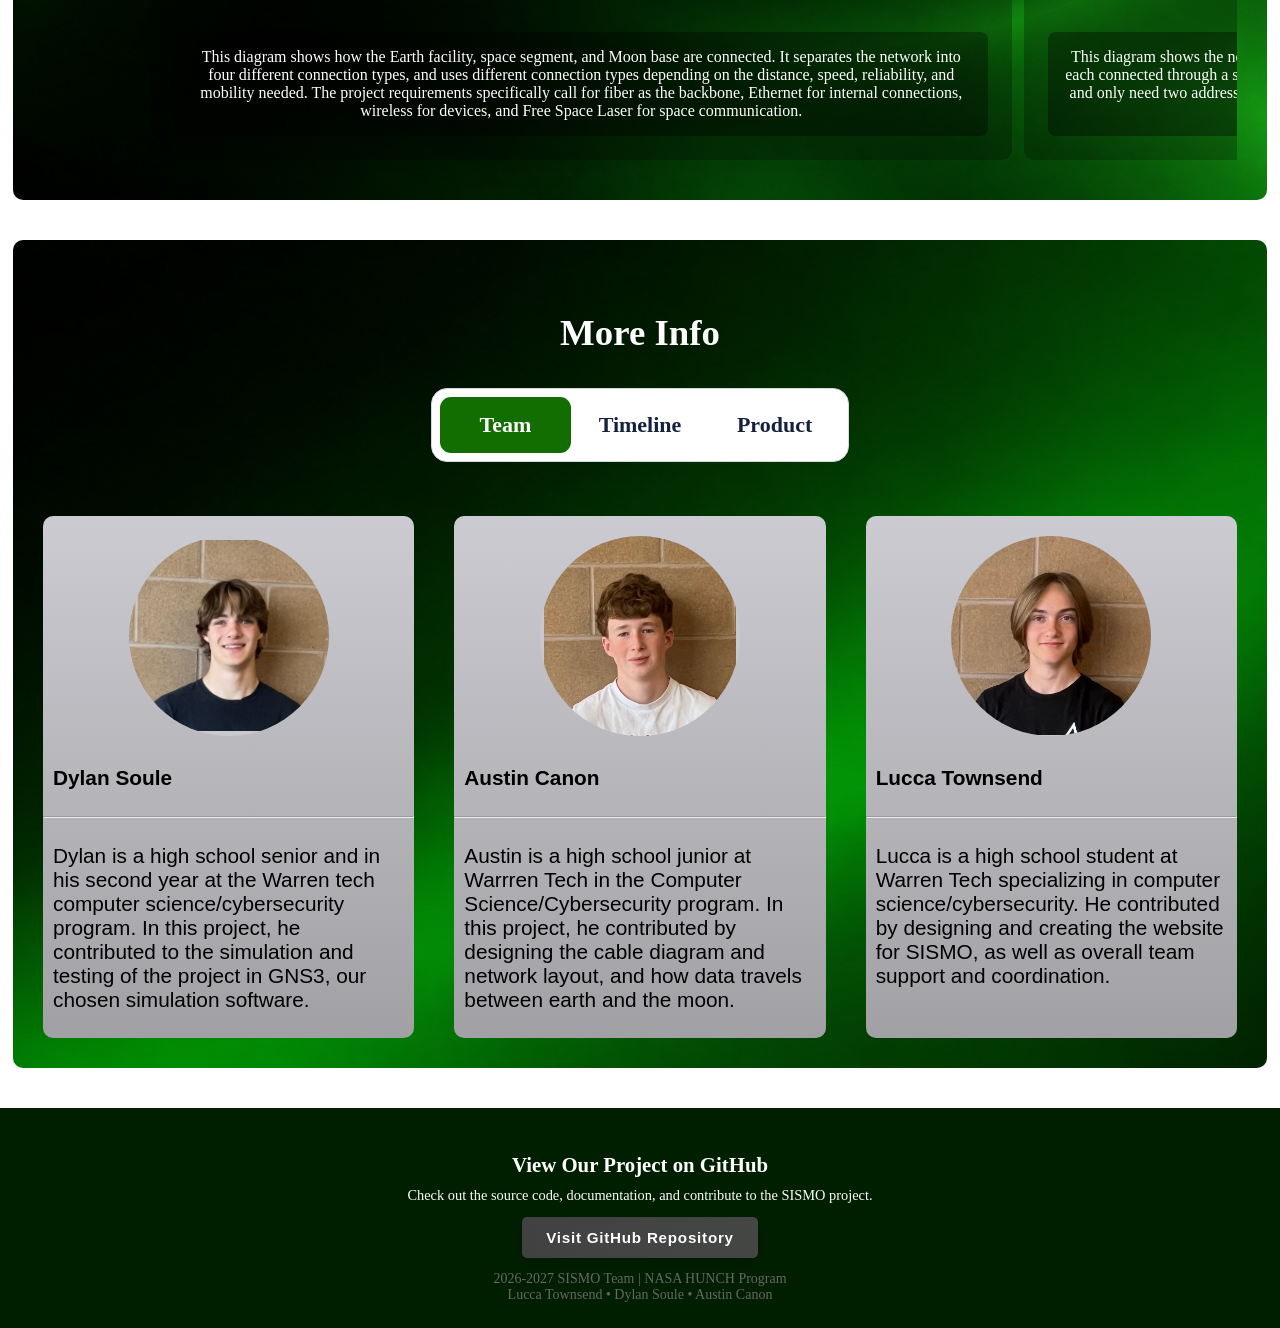
==== commit cf4b555c: "add descriptions for team members and update product page message" ====
--- a/docs/index.html
+++ b/docs/index.html
@@ -5,7 +5,7 @@
     <meta name="viewport" content="width=device-width, initial-scale=1.0">
     <title>SISMO</title>
     <link rel="stylesheet" href="style.css">
-    <link rel ="icon" href="./Sismo_logo_final-circle.png" class = "logo" />
+    <link rel ="icon" href="./Sismo_logo.png" class = "logo" />
 </head>
 
 <body>
@@ -37,7 +37,7 @@
         </nav>
 
         <nav class="nav-bar github-nav">
-            <a href="https://github.com/DylanSoule  /SISMO-HUNCH-26-27" target="_blank">Github</a>
+            <a href="https://github.com/DylanSoule/SISMO-HUNCH-26-27" target="_blank">Github</a>
         </nav>
     </div>
 
@@ -101,13 +101,15 @@
                 <div class="slide-image-slot" >
                     <img src="cable_diagram.png" alt="Cable Diagram">
                 </div>
-                <p>The diagram shows how the Earth facility, space segment, and Moon base are connected. It separates the network into four different connection types, and uses different connection types depending on the distance, speed, reliability, and mobility needed. The project requirements specifically call for fiber as the backbone, Ethernet for internal connections, wireless for devices, and Free Space Laser for space communication.
+                <p>This diagram shows how the Earth facility, space segment, and Moon base are connected. It separates the network into four different connection types, and uses different connection types depending on the distance, speed, reliability, and mobility needed. The project requirements specifically call for fiber as the backbone, Ethernet for internal connections, wireless for devices, and Free Space Laser for space communication.
 
 </p>
             </div>
             <div class="slide" id="slide-2">
-                <div class="slide-image-slot" ></div>
-                <p>Add a description for the second image here.</p>
+                <div class="slide-image-slot" >
+                    <img src="basic-topology.png" alt="Topology Diagram">
+                </div>
+                <p>This diagram shows the network topology for our project. We simulated a single pc on the earth side and the moon side, each connected through a switch and a router to allow for scalability in the future. There is a separate link IP to broadcast, and only need two addresses: 10.254.0.1 and 10.254.0.2 for the routers sending info. Networks are linked through OSPF so they work dynamically instead of defining explicit IP links.</p>
             </div>
             <div class="slide" id="slide-3">
                 <div class="slide-image-slot" ></div>
@@ -121,13 +123,12 @@
         <h2>More Info</h2>
 
         <nav class="nav-box">
-            <button class="active" data-panel="timeline-panel" id="timeline-target">
+            <button class="active" data-panel="team-panel" id="team-target">
+                Team
+            </button>
+
+            <button data-panel="timeline-panel" id="timeline-target">
                 Timeline
-            </button>
-
-            <button data-panel="team-panel">
-
-                Team
             </button>
 
             <button data-panel="product-panel">
@@ -136,12 +137,7 @@
         </nav>
 
         <div class="tab-content">
-            <section id="timeline-panel" class="tab-panel active">
-                <h3>Timeline</h3>
-                <p>timeline goes here</p>
-            </section>
-
-            <section id="team-panel" class="tab-panel">
+            <section id="team-panel" class="tab-panel active">
                 <div class="team-cards">
                     <section class="card">
                         <div class="image-slot">
@@ -149,7 +145,7 @@
                         </div>
                         <h2>Dylan Soule</h2>
                         <hr>
-                        <p>dylan descrption</p>
+                        <p>Dylan is a high school senior and in his second year at the Warren tech computer science/cybersecurity program. In this project, he contributed to the simulation and testing of the project in GNS3, our chosen simulation software.</p>
                     </section>
 
                     <section class="card">
@@ -158,7 +154,7 @@
                         </div>
                         <h2>Austin Canon</h2>
                         <hr>
-                        <p>austin description</p>
+                        <p>Austin is a high school junior at Warrren Tech in the Computer Science/Cybersecurity program. In this project, he contributed by designing the cable diagram and network layout, and how data travels between earth and the moon.</p>
                     </section>
 
                     <section class="card">
@@ -167,14 +163,19 @@
                         </div>
                         <h2>Lucca Townsend</h2>
                         <hr>
-                        <p>A high school student at Warren Tech specializing in computer science/cybersecurity. Contributed by designing and creating the website for SISMO, as well as overall team support. </p>
+                        <p>Lucca is a high school student at Warren Tech specializing in computer science/cybersecurity. He contributed by designing and creating the website for SISMO, as well as overall team support and coordination. </p>
                     </section>
                 </div>
             </section>
 
+            <section id="timeline-panel" class="tab-panel">
+                <h3>Timeline</h3>
+                <p>Timeline is under contruction!</p>
+            </section>
+
             <section id="product-panel" class="tab-panel">
                 <h3>Product</h3>
-                <p>product page here</p>
+                <p>Product page is under construction!</p>
             </section>
         </div>
     </section>
--- a/docs/style.css
+++ b/docs/style.css
@@ -10,6 +10,7 @@
 *::after {
     box-sizing: border-box;
 }
+
 
 body {
     min-height: 100vh;
@@ -356,7 +357,7 @@
 
 .team-cards .card {
     overflow: hidden;
-    background: #e5e5ee;
+    background: linear-gradient(to bottom, #cbcbd1 0%, #a1a1a5 100%);
     border-radius: 10px;
 }
 
@@ -365,7 +366,7 @@
     height: 200px;
     margin: 20px auto;
     border-radius: 50%;
-    background: #c8c8d0;
+    background: #dadae2;
 }
 
 .team-cards .card h2,
@@ -471,7 +472,8 @@
 .carousel {
     grid-column: 1 / -1;
     display: flex;
-    min-height: 560px;
+    height: 560px;
+    min-height: 0;
     overflow-x: auto;
     padding: 0 9%;
     scroll-behavior: smooth;
@@ -490,25 +492,28 @@
     flex: 0 0 88%;
     width: 88%;
     position: relative;
-    min-height: 100%;
+    height: 100%;
+    min-height: 0;
     padding: 24px;
-  display: flex;
+    display: flex;
     flex-direction: column;
-  align-items: center;
+    align-items: center;
     justify-content: space-between;
     gap: 20px;
-  color: white;
+    color: white;
     scroll-snap-align: center;
     background: rgba(0, 0, 0, 0.25);
     border-radius: 10px;
 }
 
 .slide-image-slot {
-    width: 100%;
-    flex: 1;
-    min-height: 380px;
+    width: 75%;
+    margin: 0 auto;
+    flex: 0 1 auto;
+    aspect-ratio: 1206 / 368;
+    min-height: 0;
+    position: relative;
     background: rgba(200, 200, 208, 0.85);
-    border: 2px dashed rgba(255, 255, 255, 0.75);
     border-radius: 8px;
 }
 
@@ -528,12 +533,35 @@
     overflow: hidden;
 }
 
-.image-slot img,
-.slide-image-slot img {
+.image-slot img {
     width: 100%;
     height: 100%;
-    object-fit: fill;
+    object-fit: contain;
     display: block;
+}
+
+.slide-image-slot img {
+    position: absolute;
+    inset: 0;
+    width: 100%;
+    height: 100%;
+    object-fit: contain;
+    display: block;
+}
+
+.slide#slide-1 .slide-image-slot img {
+    inset: 5%;
+    width: 90%;
+    height: 90%;
+    border-radius: 12px;
+}
+
+.slide#slide-2 .slide-image-slot img {
+    inset: 5%;
+    width: 90%;
+    height: 90%;
+    border-radius: 20px;
+    clip-path: inset(0 round 20px);
 }
 
 .lightbox {
@@ -573,6 +601,10 @@
 }
 
 @media (max-width: 767px) {
+
+    body {
+        overflow-x: hidden;
+    }
 
     .hamburger-menu {
         display: flex;
@@ -779,6 +811,14 @@
         padding-bottom: 24px;
     }
 
+    .security-section h2 {
+        font-size: 1.6em;
+    }
+
+    .security-section p {
+        font-size: 1em;
+    }
+
     .security-content {
         grid-column: 1 / -1;
         position: relative;
@@ -806,6 +846,16 @@
         animation: none;
     }
 
+    .looping-box h1 {
+        font-size: 1em;
+        padding-left: 54px;
+    }
+
+    .looping-box img {
+        width: 42px;
+        height: 42px;
+    }
+
     .content,
     .third-box {
         grid-template-columns: 1fr;
@@ -815,6 +865,16 @@
         gap: 14px;
     }
 
+    .card h2,
+    .card p {
+        margin-left: 14px;
+        margin-right: 14px;
+    }
+
+    .image-slot {
+        height: 240px;
+    }
+
     .third-box {
         row-gap: 16px;
     }
@@ -839,23 +899,34 @@
     }
 
     .fourth-box {
-        min-height: 560px;
-        padding: 20px 0;
+        min-height: 0;
+        padding: 20px 0 24px;
     }
 
     .carousel {
-        min-height: 440px;
-        padding: 0 6%;
-        scroll-padding: 0 6%;
+        height: 460px;
+        min-height: 0;
+        padding: 0 4%;
+        scroll-padding: 0 4%;
+        gap: 10px;
     }
 
     .slide {
-        flex-basis: 88%;
-        padding: 16px;
+        flex-basis: 92%;
+        width: 92%;
+        padding: 12px;
+        gap: 12px;
     }
 
     .slide-image-slot {
-        min-height: 260px;
+        width: 100%;
+        min-height: 0;
+    }
+
+    .slide p {
+        min-height: 0;
+        padding: 12px;
+        font-size: 0.9em;
     }
 
     .lightbox img {
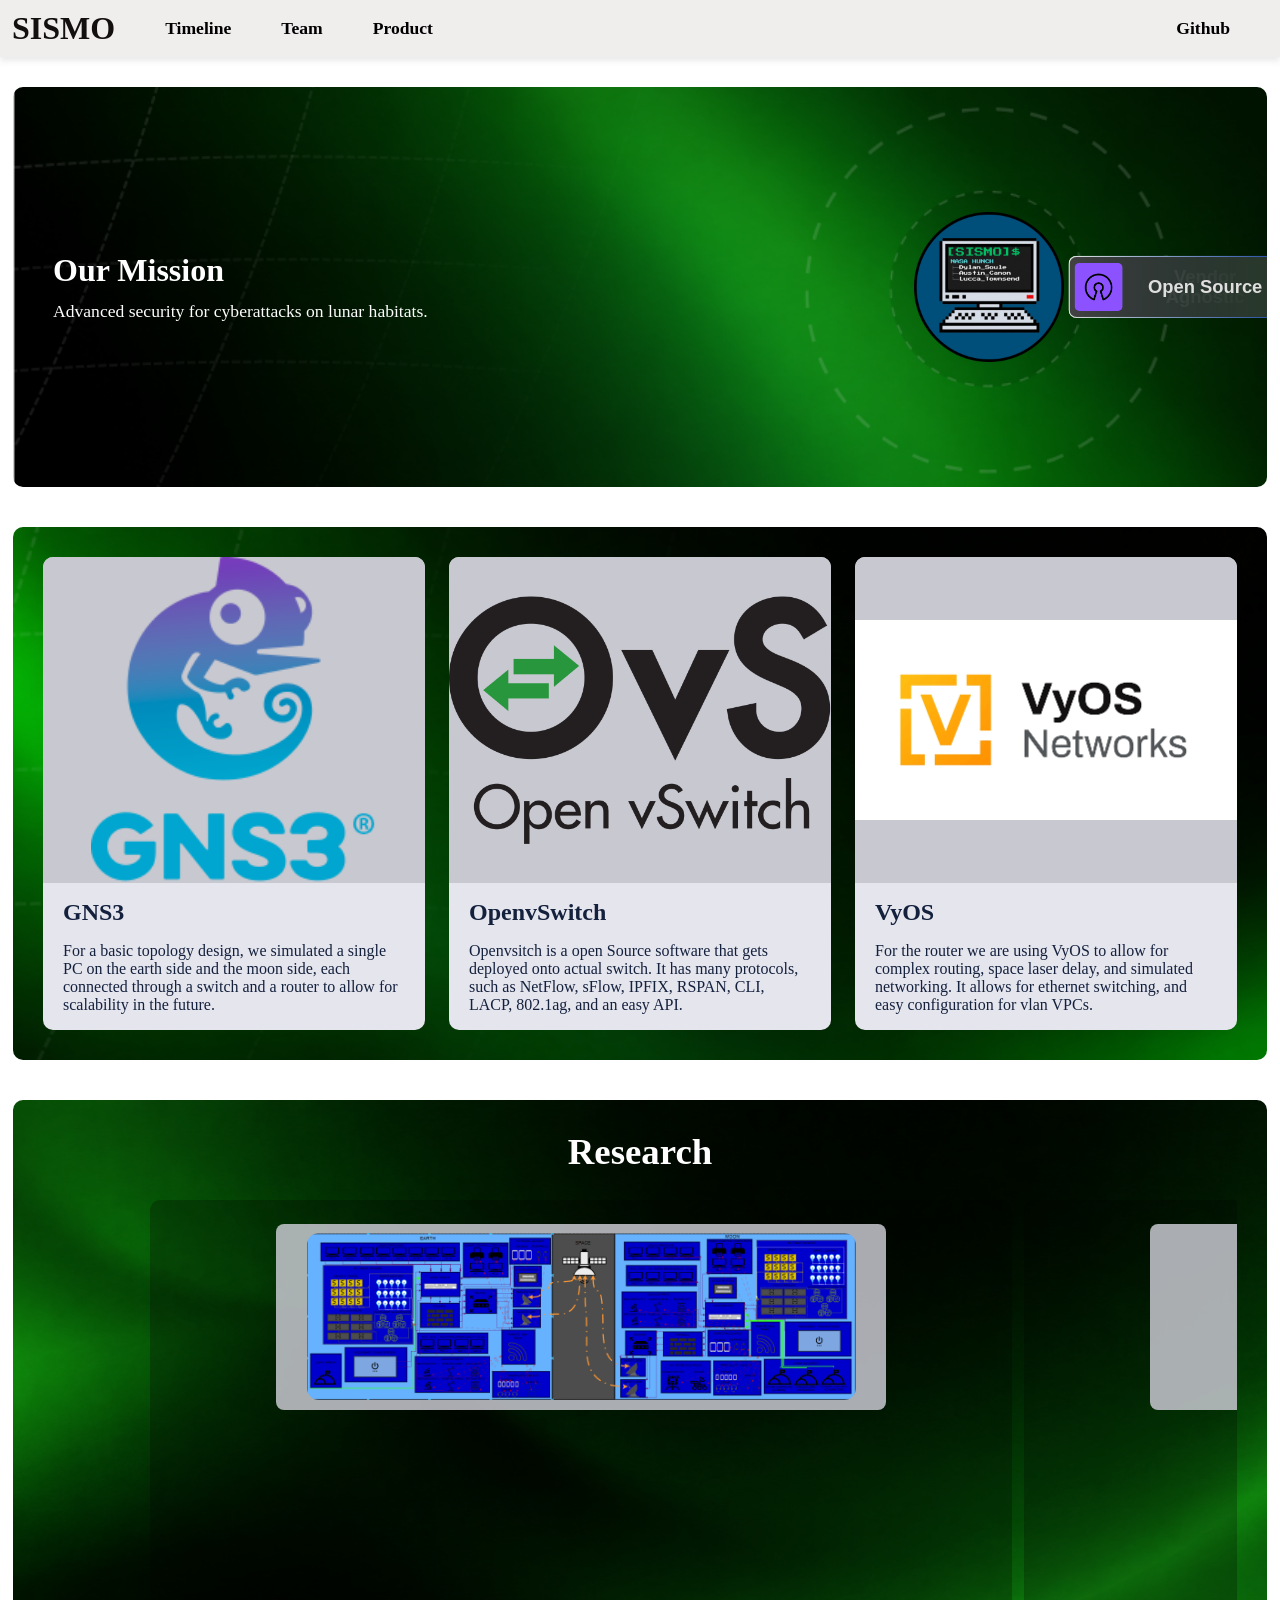
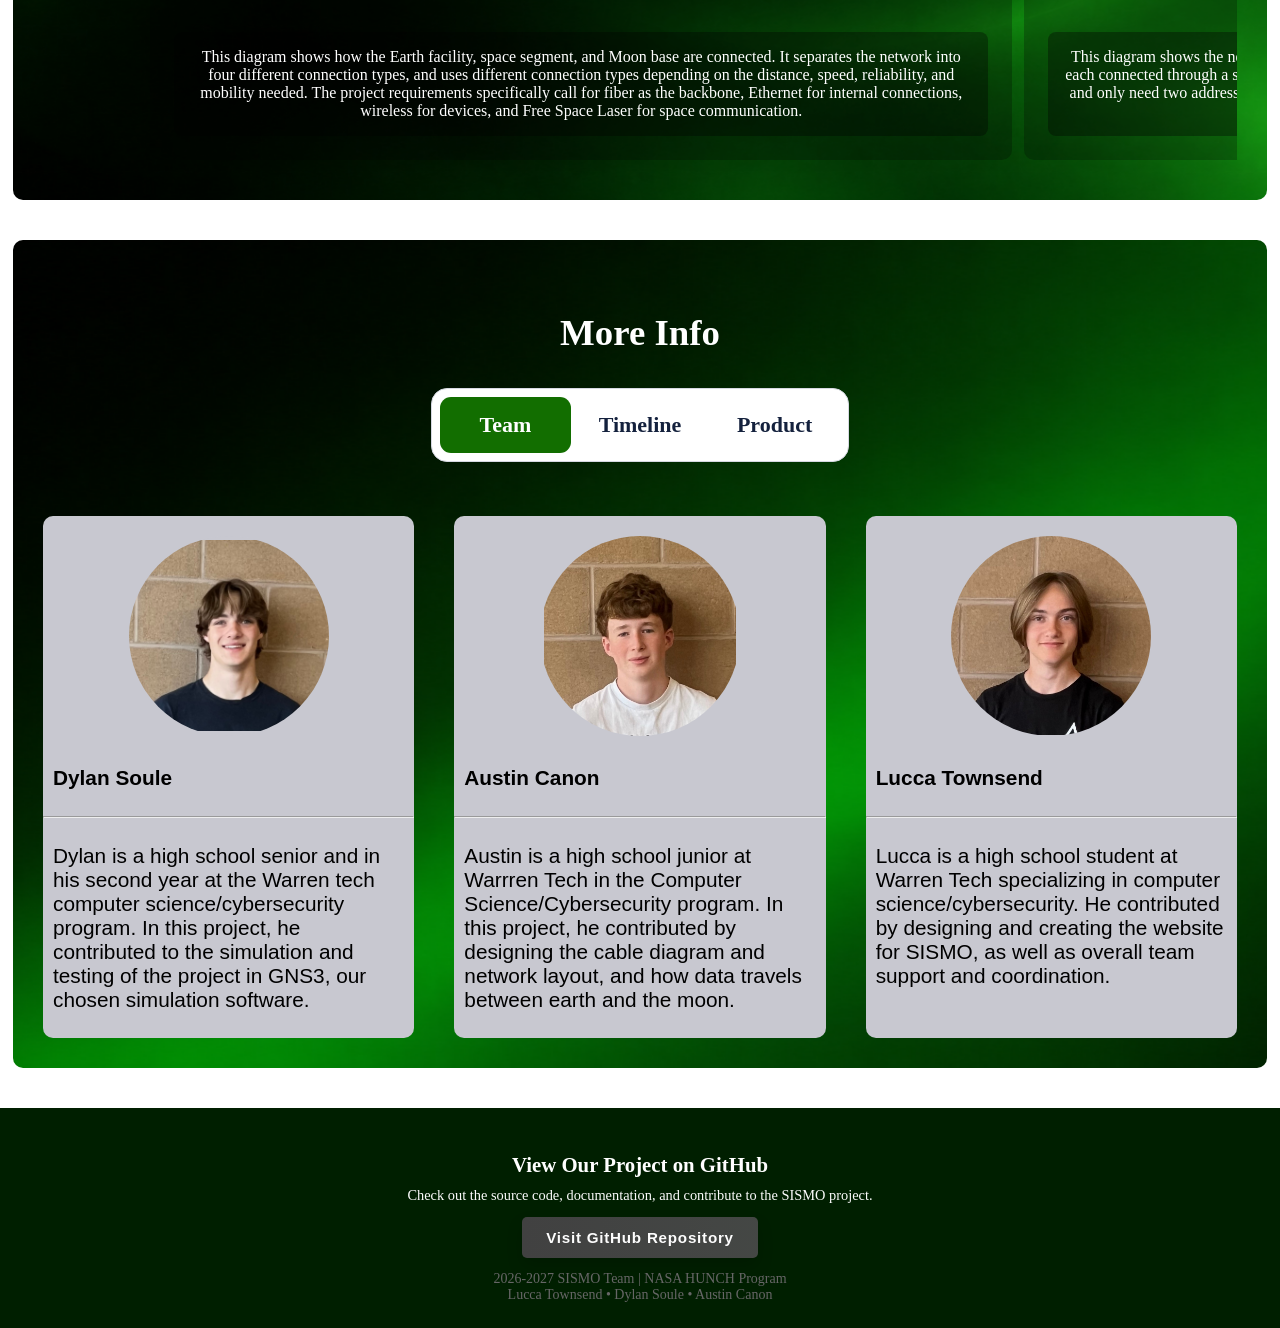
==== commit 127c0296: "things" ====
--- a/docs/index.html
+++ b/docs/index.html
@@ -5,11 +5,11 @@
     <meta name="viewport" content="width=device-width, initial-scale=1.0">
     <title>SISMO</title>
     <link rel="stylesheet" href="style.css">
-    <link rel ="icon" href="./Sismo_logo.png" class = "logo" />
+    <link rel="icon" href="SISMO_Logo.png" type="image/png">
 </head>
 
 <body>
-        <button class="hamburger-menu" id="hamburger" type="button" aria-label="Open navigation" aria-controls="navMenu" aria-expanded="false" onclick="toggleMenu()">
+        <button class="hamburger-menu" id="hamburger" type="button" onclick="toggleMenu()">
             <i></i>
             <i></i>
             <i></i>
@@ -24,7 +24,7 @@
 
     <div class="header-section">
         <h1>SISMO</h1>
-        <nav class="nav-bar timeline-nav">
+        <nav class="nav-bar">
             <a href="#timeline-panel" class="scroll-button">Timeline</a>
         </nav>
 
@@ -123,11 +123,11 @@
         <h2>More Info</h2>
 
         <nav class="nav-box">
-            <button class="active" data-panel="team-panel" id="team-target">
+            <button class="active" data-panel="team-panel">
                 Team
             </button>
 
-            <button data-panel="timeline-panel" id="timeline-target">
+            <button data-panel="timeline-panel">
                 Timeline
             </button>
 
@@ -244,8 +244,6 @@
             const hamburger = document.getElementById('hamburger');
             menu.classList.remove('active');
             hamburger.classList.remove('active');
-            hamburger.setAttribute('aria-expanded', 'false');
-            hamburger.setAttribute('aria-label', 'Open navigation');
         });
     });
 
@@ -302,8 +300,6 @@
                 hamburger.classList.add('animated');
                 menu.classList.toggle('active', isOpen);
                 hamburger.classList.toggle('active', isOpen);
-                hamburger.setAttribute('aria-expanded', isOpen);
-                hamburger.setAttribute('aria-label', isOpen ? 'Close navigation' : 'Open navigation');
             }
 
 
@@ -313,8 +309,6 @@
                 if (!menu.contains(event.target) && !hamburger.contains(event.target)) {
                     menu.classList.remove('active');
                     hamburger.classList.remove('active');
-                    hamburger.setAttribute('aria-expanded', 'false');
-                    hamburger.setAttribute('aria-label', 'Open navigation');
                 }
             });
 </script>
--- a/docs/style.css
+++ b/docs/style.css
@@ -45,13 +45,6 @@
     font-size: 2em;
     margin: 0;
     margin-left: 12px;
-}
-
-.header-section img {
-    padding-top: 10px;
-    padding-left: 30px;
-    width: 30px;
-    height: 30px;
 }
 
 .nav-bar {
@@ -174,12 +167,6 @@
     }
 }
 
-.security-section a {
-    color: white;
-    text-decoration: none;
-    display: block;
-}
-
 .security-section h2 {
     margin: 0 0 12px;
     font-size: 2em;
@@ -324,16 +311,6 @@
     font-size: 1.3  em;
 }
 
-.nav-box button:hover {
-    background: #cfcfcf;
-    color: rgb(255, 218, 218);
-}
-
-.nav-box button.active {
-    background: #126e00;
-    color: white;
-}
-
 .tab-content {
     grid-column: 1 / -1;
 }
@@ -357,7 +334,7 @@
 
 .team-cards .card {
     overflow: hidden;
-    background: linear-gradient(to bottom, #cbcbd1 0%, #a1a1a5 100%);
+    background: #c8c8d0;
     border-radius: 10px;
 }
 
